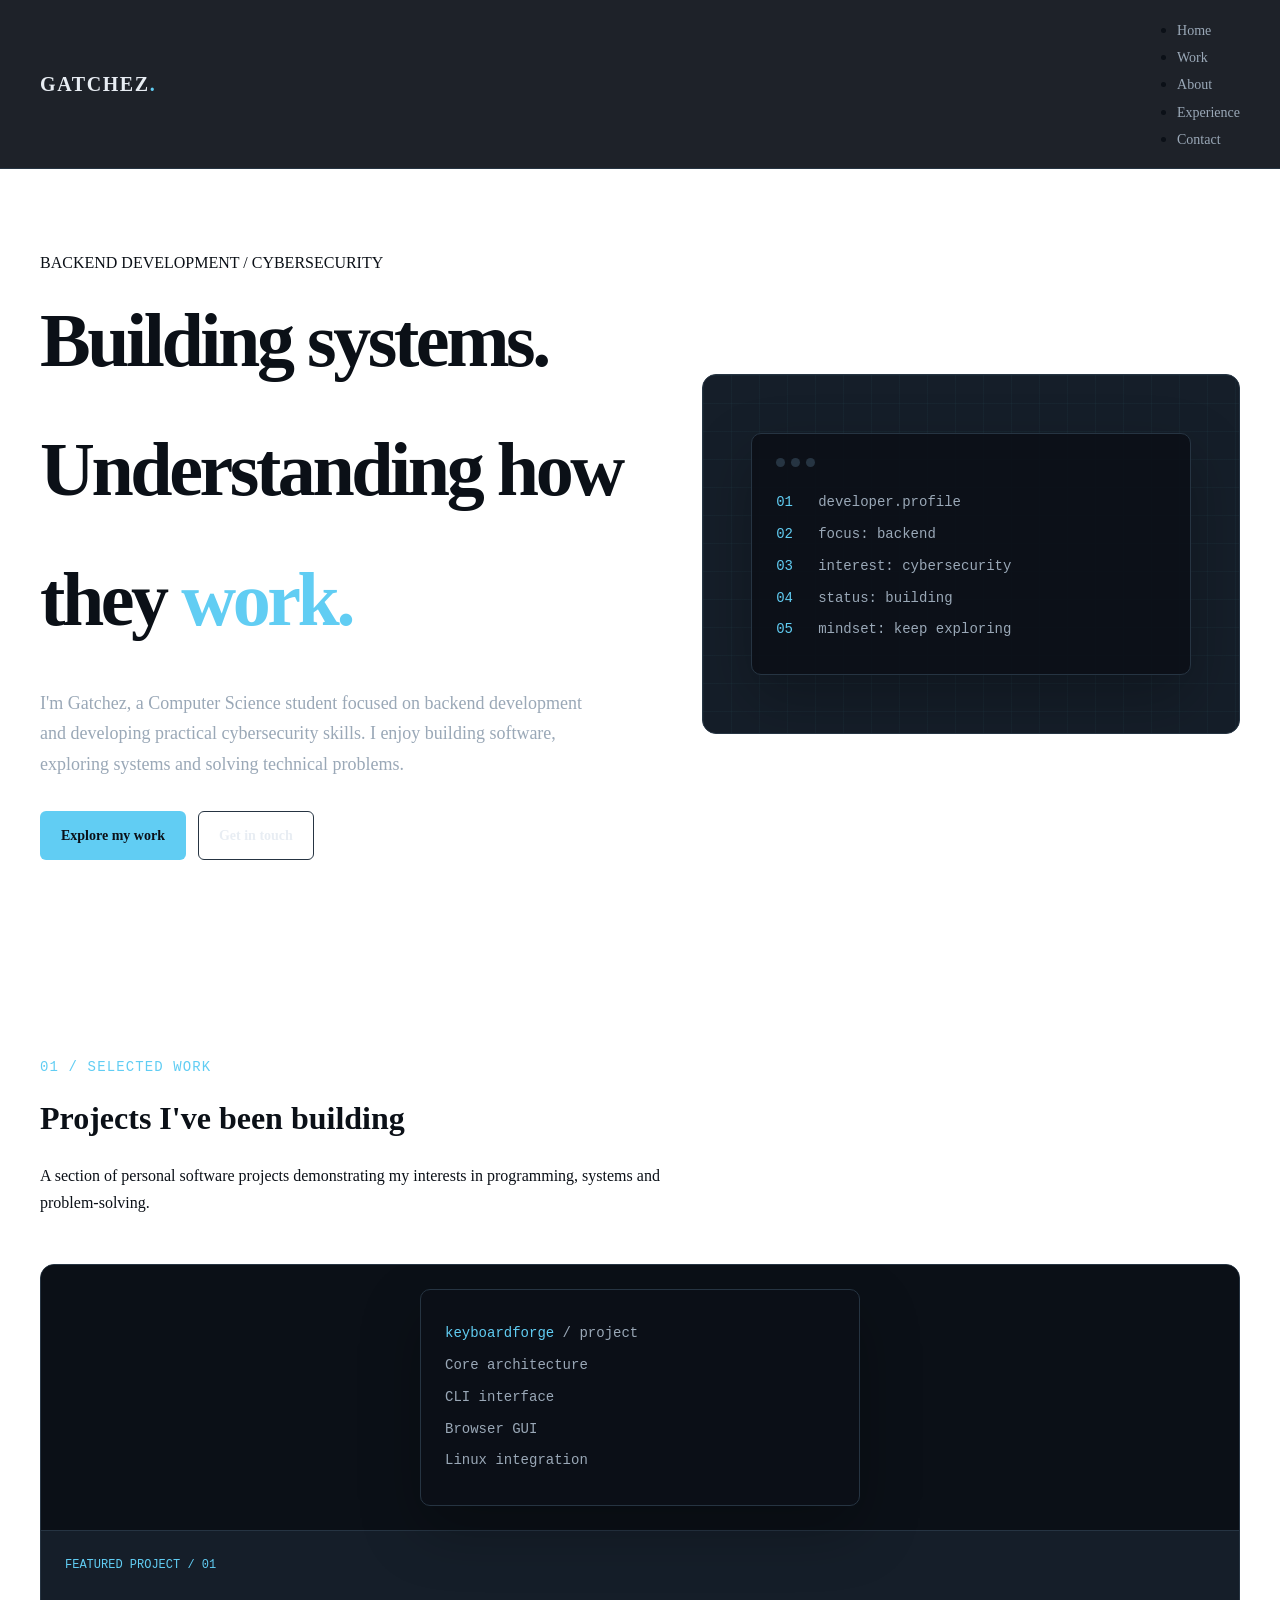
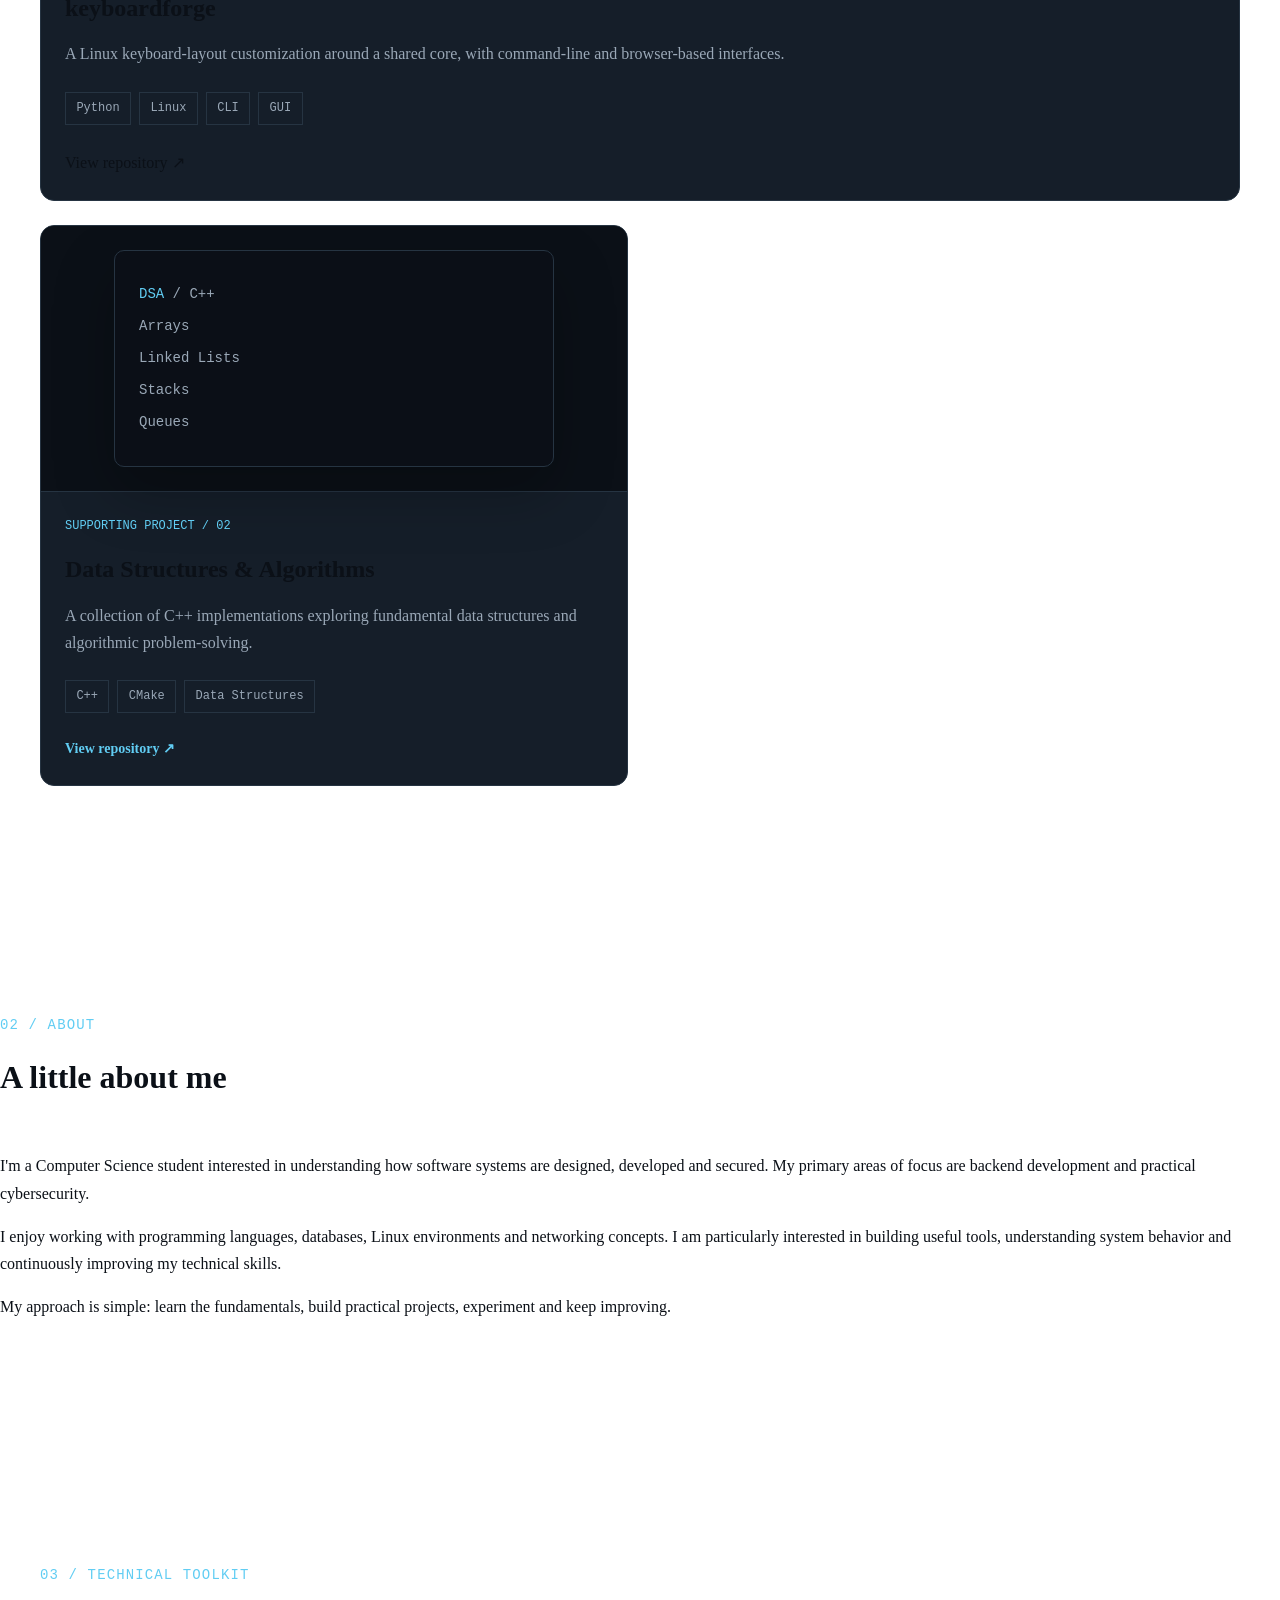
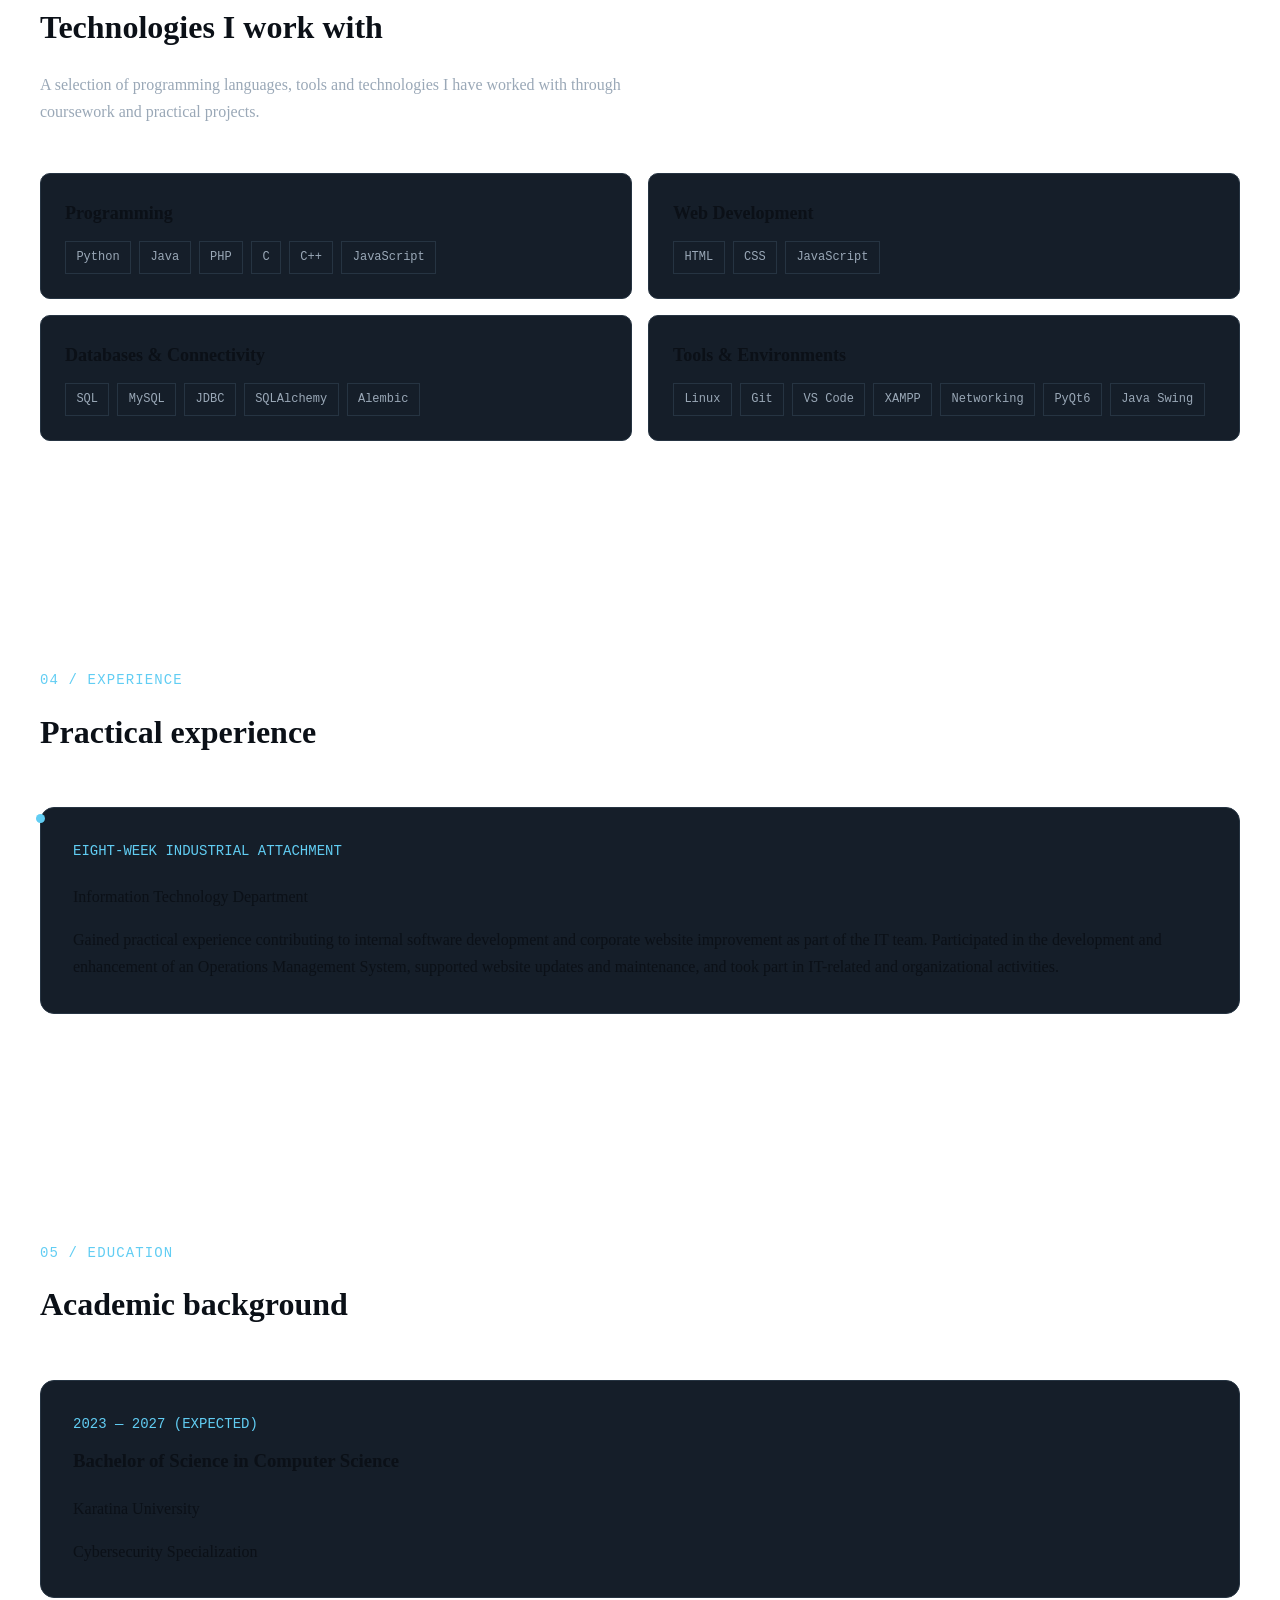
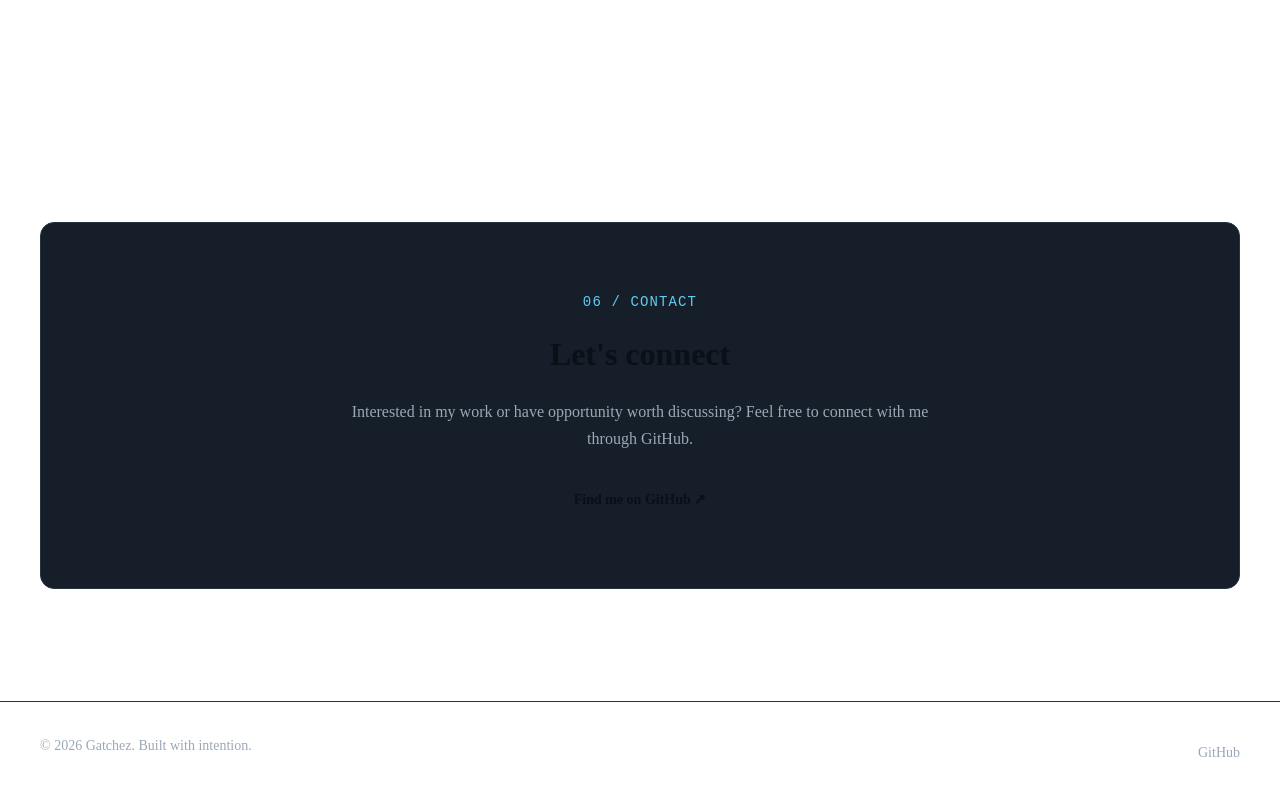
==== index.html @ 1ecb77e1 "Initial portfolio structure and design foundation" ====
<!DOCTYPE html>
<html lang="en">
<head>
    <meta charset="UTF-8">
    <meta name="viewport" content="width=device-width, initial-scale=1.0">

    <meta
        name="description"
        content="Gatchez — Backend Developer and aspiring Cybersecurity Professional. Explore software projects, technical interests and experience."
    >

    <meta name="theme-color" content="#0B1017">

    <title>Gatchez | Backend Developer &amp; Aspiring Cybersecurity Professional</title>
    <link rel="stylesheet" href="assets/css/tokens.css">
    <link rel="stylesheet" href="assets/css/base.css">
    <link rel="stylesheet" href="assets/css/layout.css">
    <link rel="stylesheet" href="assets/css/components.css">
    <link rel="stylesheet" href="assets/css/responsive.css">

    <script src="assets/js/main.js" defer></script>
    <script src="assets/js/navigation.js" defer></script>
</head>

<body>
    <!-- Header and navigation-->
     <header class="site-header">
        <nav class="navbar container" aria-label="Main navigation">

            <a href="#home" class="brand" aria-label="Gatchez home">
                GATCHEZ<span>.</span>
            </a>

            <button
                class="menu-toggle"
                type="button"
                aria-label="Open navigation menu"
                aria-expanded="false"
                aria-controls="primary-navigation"
            >
                <span></span>
                <span></span>
                <span></span>
            </button>
            <ul class="nav-links" id="primary-navigation">
                <li><a class="nav-link" href="#home">Home</a></li>
                <li><a class="nav-link" href="#work">Work</a></li>
                <li><a class="nav-link" href="#about">About</a></li>
                <li><a class="nav-link" href="#experience">Experience</a></li>
                <li><a class="nav-link" href="#contact">Contact</a></li>
            </ul>

        </nav>
     </header>

     <main>

        <!--Hero section-->
        <section class="hero container" id="home">

            <div class="hero-content">

                <span class="hero-eybrow">
                    BACKEND DEVELOPMENT / CYBERSECURITY
                </span>

                <h1 class="hero-title">
                    Building systems. <br>
                    Understanding how <br>
                    they <span>work.</span>
                </h1>

                <p class="hero-description">
                    I'm Gatchez, a Computer Science student focused on backend development and developing practical cybersecurity skills.
                    I enjoy building software, exploring systems and solving technical problems.
                </p>

                <div class="hero-actions">
                    <a href="#work" class="button button-primary">
                        Explore my work
                    </a>

                    <a href="#contact" class="button button-secondary">
                        Get in touch
                    </a>
                </div>

            </div>

            <!--Original technical illustration placeholder-->
            <div class="hero-visual" aria-hidden="true">

                <div class="hero-visual-inner">

                    <div class="terminal-bar">
                        <span class="terminal-dot"></span>
                        <span class="terminal-dot"></span>
                        <span class="terminal-dot"></span>
                    </div>

                    <p class="terminal-line">
                        <span>01</span> &nbsp; developer.profile
                    </p>

                    <p class="terminal-line">
                        <span>02</span> &nbsp; focus: backend
                    </p>

                    <p class="terminal-line">
                        <span>03</span> &nbsp; interest: cybersecurity
                    </p>

                    <p class="terminal-line">
                        <span>04</span> &nbsp; status: building
                    </p>

                    <p class="terminal-line">
                        <span>05</span> &nbsp; mindset: keep exploring
                    </p>

                </div>

            </div>

        </section>
        <!--Selected projects-->
        <section class="section container" id="work">

            <div class="section-heading">

                <span class="section-label">01 / SELECTED WORK</span>

                <h2 class="section-title">Projects I've been building</h2>

                <p class="section-decription">
                    A section of personal software projects demonstrating my interests in programming, systems and problem-solving.
                </p>

            </div>

            <div class="project-grid">

                <!--Featured project-->
                <article class="project-card project-card-featured">

                    <div class="project-visual">
                        <div class="hero-visual-inner">
                            <p class="terminal-line">
                                <span>keyboardforge</span> / project
                            </p>
                            <p class="terminal-line">Core architecture</p>
                            <p class="terminal-line">CLI interface</p>
                            <p class="terminal-line">Browser GUI</p>
                            <p class="terminal-line">Linux integration</p>
                        </div>
                    </div>

                    <div class="project-content">

                        <span class="project-number">FEATURED PROJECT / 01</span>

                        <h3 class="project-title">keyboardforge</h3>

                        <p class="project-description">
                            A Linux keyboard-layout customization around a shared core, with command-line and browser-based interfaces.
                        </p>

                        <div class="project-tags">
                            <span class="tag">Python</span>
                            <span class="tag">Linux</span>
                            <span class="tag">CLI</span>
                            <span class="tag">GUI</span>
                        </div>

                        <div class="project-links">
                            <a 
                            class="tetx-link"
                            href="https://github.com/gatchez/keyboardforge"
                            target="_blank"
                            rel="noopener noreferrer"
                            >
                            View repository ↗
                        </a>
                        </div>

                    </div>

                </article>

                <!--Supporting project-->
                <article class="project-card">

                    <div class="project-visual">
                        <div class="hero-visual-inner">
                            <p class="terminal-line">
                                <span>DSA</span> / C++
                            </p>
                            <p class="terminal-line">Arrays</p>
                            <p class="terminal-line">Linked Lists</p>
                            <p class="terminal-line">Stacks</p>
                            <p class="terminal-line">Queues</p>
                        </div>
                    </div>

                    <div class="project-content">

                        <span class="project-number">SUPPORTING PROJECT / 02</span>

                        <h3 class="project-title">Data Structures &amp; Algorithms</h3>

                        <p class="project-description">
                            A collection of C++ implementations exploring fundamental data structures and algorithmic problem-solving.
                        </p>

                        <div class="project-tags">
                            <span class="tag">C++</span>
                            <span class="tag">CMake</span>
                            <span class="tag">Data Structures</span>
                        </div>

                        <div class="project-links">
                            <a 
                            class="text-link"
                            href="https://github.com/gatchez/dsa"
                            target="_blank"
                            rel="noopener noreferrer"
                            >
                            View repository ↗
                        </a>
                        </div>

                    </div>

                </article>

            </div>

        </section>

        <!--About-->
        <section class="section contianer" id="about">

            <div class="section-heading">
                <span class="section-label">02 / ABOUT</span>
                <h2 class="section-title">A little about me</h2>
            </div>

            <div class="content-pane">

                <p>
                    I'm a Computer Science student interested in understanding how software systems are designed, developed and secured.
                    My primary areas of focus are backend development and practical cybersecurity.
                </p>

                <p>
                    I enjoy working with programming languages, databases, Linux environments and networking concepts. I am particularly 
                    interested in building useful tools, understanding system behavior and continuously improving my technical skills.
                </p>

                <p>
                    My approach is simple: learn the fundamentals, build practical projects, experiment and keep improving.
                </p>

            </div>

        </section>

        <!--Technical toolkit-->
        <section class="section container" id="toolkit">

            <div class="section-heading">
                <span class="section-label">03 / TECHNICAL TOOLKIT</span>
                <h2 class="section-title">Technologies I work with</h2>

                <p class="section-description">
                    A selection of programming languages, tools and technologies I have worked with through coursework and practical projects.
                </p>
            </div>

            <!--Skill groups will be populated in the content phase-->

            <div class="skill-groups">

                <div class="skill-group">
                    <h3 class="skill-group-title">Programming</h3>
                    <div class="skill-list">
                        <span class="tag">Python</span>
                        <span class="tag">Java</span>
                        <span class="tag">PHP</span>
                        <span class="tag">C</span>
                        <span class="tag">C++</span>
                        <span class="tag">JavaScript</span>
                    </div>
                </div>

                <div class="skill-group">
                    <h3 class="skill-group-title">Web Development</h3>
                    <div class="skill-list">
                        <span class="tag">HTML</span>
                        <span class="tag">CSS</span>
                        <span class="tag">JavaScript</span>
                    </div>
                </div>

                <div class="skill-group">
                    <h3 class="skill-group-title">Databases &amp; Connectivity</h3>
                    <div class="skill-list">
                        <span class="tag">SQL</span>
                        <span class="tag">MySQL</span>
                        <span class="tag">JDBC</span>
                        <span class="tag">SQLAlchemy</span>
                        <span class="tag">Alembic</span>
                    </div>
                </div>

                <div class="skill-group">
                    <h3 class="skill-group-title">Tools &amp; Environments</h3>
                    <div class="skill-list">
                        <span class="tag">Linux</span>
                        <span class="tag">Git</span>
                        <span class="tag">VS Code</span>
                        <span class="tag">XAMPP</span>
                        <span class="tag">Networking</span>
                        <span class="tag">PyQt6</span>
                        <span class="tag">Java Swing</span>
                    </div>
                </div>

            </div>

        </section>
        
        <!--Experience-->
        <section class="section container" id="experience">

            <div class="section-heading">
                <span class="section-label">04 / EXPERIENCE</span>
                <h2 class="section-title">Practical experience</h2>
            </div>

            <div class="content-panel timeline-item">

                <p class="timeline-meta">
                    EIGHT-WEEK INDUSTRIAL ATTACHMENT
                </p>

                <h3 class="IT Attachee — Mfano Bora Africa LTD."></h3>

                <p>
                    Information Technology Department
                </p>

                <p>
                    Gained practical experience contributing to internal software development and corporate website improvement as 
                    part of the IT team. Participated in the development and enhancement of an Operations Management System, supported website updates and maintenance, and 
                    took part in IT-related and organizational activities.
                </p>

            </div>

        </section>

        <!--Education-->
        <section class="section container" id="education">

            <div class="section-heading">
                <span class="section-label">05 / EDUCATION</span>
                <h2 class="section-title">Academic background</h2>
            </div>

            <div class="content-panel">

                <p class="timeline-meta">2023 — 2027 (EXPECTED)</p>
                <h3>Bachelor of Science in Computer Science</h3>

                <p>Karatina University</p>

                <p>Cybersecurity Specialization</p>

            </div>

        </section>

        <!--Contact-->
        <section class="section container" id="contact">

            <div class="contact-panel">

                <span class="section-label">06 / CONTACT</span>

                <h2 class="section-title">Let's connect</h2>

                <p>
                    Interested in my work or have opportunity worth discussing?
                    Feel free to connect with me through GitHub.
                </p>

                <a 
                class="button button-tprimary"
                href="https://github.com/gatchez"
                target="_blank"
                rel="noopener noreferrer"
                >
                Find me on GitHub ↗
            </a>

            </div>

        </section>

     </main>

     <!--Footer-->
     <footer class="site-footer">

        <div class="container footer-content">

            <p>
                &copy; <span id="current-year"></span> Gatchez.
                Built with intention.
            </p>

            <div class="footer-links">
                <a 
                    href="https://github.com/gatchez"
                    target="_blank"
                    rel="noopener noreferrer"
                    >
                    GitHub
                </a>
            </div>

        </div>

     </footer>
     
</body>
</html>
---- assets/css/tokens.css ----
:root {
    /* Brand colors */
    --color-background: #0b1017;
    --color-surface: #151E29;
    --color-border: #263442;

    --color-text-primary: #E8EDF3;
    --color-text-secondary: #9AA8B7;

    --color-accent: #61CDF3;
    --color-accent-hover: #8ADCE8;

    /* Typography */
    --font-family: Arial, Helvetica, sans-serif;
    --font-mono: 'Cascadia Code', Consolas, monospace;

    /* Font sizes */
    --text-xs: 0.75rem; /* 12px */
    --text-sm: 0.875rem; /* 14px */
    --text-base: 1rem; /* 16px */
    --text-lg: 1.125rem; /* 18px */
    --text-xl: 1.25rem; /* 20px */
    --text-2xl: 1.5rem; /* 24px */
    --text-3xl: 2rem; /* 32px */
    --text-4xl: 2.75rem; /* 44px */
    --text-hero: clamp(2.75rem, 6vw, 4.75rem); /* Responsive hero text size */

    /* Spacing */
    --space-1: 0.25rem; /* 4px */
    --space-2: 0.5rem; /* 8px */
    --space-3: 0.75rem; /* 12px */
    --space-4: 1rem; /* 16px */
    --space-5: 1.5rem; /* 24px */
    --space-6: 2rem; /* 32px */
    --space-7: 3rem; /* 48px */
    --space-8: 4rem; /* 64px */
    --space-9: 5rem; /* 80px */
    --space-10: 7rem; /* 112px */

    /* Layout */
    --container-width: 1200px;
    --container-gutter: clamp(1.25rem, 4vw, 2rem); /* Responsive gutter size */

    /* Borders and surfaces */
    --radius-sm: 6px;
    --radius-md: 10px;
    --radius-lg: 14px;

    --border-width: 1px;

    /* Transitions */
    --transition-fast: 180ms ease; /* Fast transition for hover effects */
    --transition-normal: 250ms ease; /* Normal transition for general animations */

    /* Layering */
    --z-header: 100;
}
---- assets/css/base.css ----
/* Base reset */
*,
*::before,
*::after {
    box-sizing: border-box;
}

html {
    scroll-behavior: smooth;
    scroll-padding-top: 6rem; /* Adjust based on header height */
}

body {
    margin: 0;
    min-width: 320px;
    color: var(--color-background);
    font-family: var(--font-primary);
    font-size: var(--text-base);
    line-height: 1.7;
    -webkit-font-smoothing: antialiased;
}

/* Media defaults */
img,
svg {
    display: block;
    max-width: 100%;
}

button,
input,
select {
    font: inherit;
}

/* Links */
a {
    color: inherit;
    text-decoration: none;
}

a:hover {
    color: var(--color-accent);
}

/* Headings */
h1,
h2,
h3,
h4,
p {
    margin-top: 0;
}

/* Selection */
::selection {
    background: var(--color-accent);
    color: var(--color-background);
}

/* Keyboard accessibility */
:focus-visible {
    outline: 2px solid var(--color-accent);
    outline-offset: 4px;
}

/* Respect reduced motion preferences */
@media (prefers-reduced-motion: reduce) {
    *,
    *::before,
    *::after {
        scroll-behavior: auto !important;
        animation-duration: 0.01ms !important;
        animation-iteration-count: 1 !important;
        transition-duration: 0.01ms !important;
    }
}
---- assets/css/layout.css ----
.container {
    width: min(
        var(--container-width),
        calc(100% - (var(--container-gutter) * 2))
    );
    margin-inline: auto;
}

.section {
    padding-block: var(--space-10);
}

.section-heading {
    max-width: 680px;
    margin-bottom: var(--space-7);
}

.section-label {
    display: inline-block;
    margin-bottom: var(--space-3);
    color: var(--color-accent);
    font-family: var(--font-mono);
    font-size: var(--text-sm);
    letter-spacing: 0.08em;
    text-transform: uppercase;
}

.section-title {
    margin-bottom: var(--space-4);
    font-size: var(--text-3xl);
}

.section-description {
    color: var(--color-text-secondary);
    max-width: 620px;
}
---- assets/css/components.css ----
/*  =================================================
    * Buttons
    ================================================= */
.button {
    display: inline-flex;
    align-items: center;
    justify-content: center;
    gap: var(--space-2);
    min-height: 46px;
    padding: 0.7rem 1.25rem;
    border: 1px solid transparent;
    border-radius: var(--radius-sm);
    font-size: var(--text-sm);
    font-weight: 600;
    transition:
        background-color var(--transition-fast),
        color var(--transition-fast),
        border-color var(--transition-fast),
        transform var(--transition-fast);
}

.button:hover {
    transform: translateY(-2px);
}

.button-primary {
    background: var(--color-accent);
    color: var(--color-background);
}

.button-primary:hover {
    background: var(--color-accent-hover);
    color: var(--color-background);
}

.button-secondary {
    border-color: var(--color-border);
    background: transparent;
    color: var(--color-text-primary);
}

.button-secondary:hover {
    border-color: var(--color-accent);
    color: var(--color-accent);
}

/*  =================================================
    * Navigation
    ================================================= */
.site-header {
    position: sticky;
    top: 0;
    z-index: var(--z-header);
    border-bottom: 1px solid var(--color-border);
    background: rgb(11 16 23 / 92%);
    backdrop-filter: blur(12px);
}

.navbar {
    display: flex;
    align-items: center;
    justify-content: space-between;
    min-height: 76px;
}

.brand {
    color: var(--color-text-primary);
    font-size: var(--text-xl);
    font-weight: 800;
    letter-spacing: 0.08em;
}

.brand span {
    color: var(--color-accent);
}

.nav-link {
    color: var(--color-text-secondary);
    font-size: var(--text-sm);
    transition: color var(--transition-fast);
}

.nav-link:hover,
.nav-link[aria-current="page"] {
    color: var(--color-accent);
}

/*  =================================================
    * Hero
    ================================================= */
.hero {
    display: grid;
    grid-template-columns: minmax(0, 1fr) minmax(0, 0.9fr);
    align-items: center;
    gap: var(--space-8);
    min-height: min(760px, calc(100svh - 76px));
    padding-block: var(--space-9);
}

.hero-content {
    max-width: 650px;
}

.hero-eyebrow {
    display: inline-block;
    margin-bottom: var(--space-4);
    color: var(--color-accent);
    font-family: var(--font-mono);
    font-size: var(--text-sm);
}

.hero-title {
    margin-bottom: var(--space-5);
    font-size: var(--text-hero);
    font-weight: 800;
    letter-spacing: -0.045em;
}

.hero-title span {
    color: var(--color-accent);
}

.hero-description {
    max-width: 560px;
    margin-bottom: var(--space-6);
    color: var(--color-text-secondary);
    font-size: var(--text-lg);
}

.hero-actions {
    display: flex;
    flex-wrap: wrap;
    gap: var(--space-3);
}

/* Hero technical visual */
.hero-visual {
    position: relative;
    display: grid;
    min-height: 360px;
    place-items: center;
    overflow: hidden;
    border: 1px solid var(--color-border);
    border-radius: var(--radius-lg);
    background:
        linear-gradient(rgb(97 199 216 / 4%) 1px, transparent 1px),
        linear-gradient(90deg, rgb(97 199 216 / 4%) 1px, transparent 1px),
        var(--color-surface);
    background-size: 28px 28px;
}

.hero-visual-inner {
    width: min(82%, 440px);
    padding: var(--space-5);
    border: 1px solid var(--color-border);
    border-radius: var(--radius-md);
    background: rgb(11 16 23 / 92%);
    box-shadow: 0 24px 60px rgb(0 0 0 / 25%);
}

.terminal-bar {
    display: flex;
    gap: 6px;
    margin-bottom: var(--space-5);
}

.terminal-dot {
    width: 9px;
    height: 9px;
    border-radius: 50%;
    background: var(--color-border);
}

.terminal-line {
    margin-block: var(--space-2);
    color: var(--color-text-secondary);
    font-family: var(--font-mono);
    font-size: var(--text-sm);
}

.terminal-line span {
    color: var(--color-accent);
}

/*  =================================================
    * Project cards
    ================================================= */
.project-grid {
    display: grid;
    grid-template-columns: repeat(2, minmax(0, 1fr));
    gap: var(--space-5);
}

.project-card {
    overflow: hidden;
    border: 1px solid var(--color-border);
    border-radius: var(--radius-lg);
    background: var(--color-surface);
    transition: 
        border-color var(--transition-normal),
        transform var(--transition-normal);
}

.project-card:hover {
    transform: translate(-4px);
    border-color: var(--color-accent);
}

.project-card-featured {
    grid-column: 1 / -1;
}

.project-visual {
    display: grid;
    min-height: 230px;
    padding: var(--space-5);
    place-items: center;
    border-bottom: 1px solid var(--color-border);
    background: var(--color-background);
}

.project-content {
    padding: var(--space-5);
}

.project-number {
    display: block;
    margin-bottom: var(--space-3);
    color: var(--color-accent);
    font-family: var(--font-mono);
    font-size: var(--text-xs);
}

.project-title {
    margin-bottom: var(--space-3);
    font-size: var(--text-2xl);
}

.project-description {
    margin-bottom: var(--space-5);
    color: var(--color-text-secondary);
}

.project-tags {
    display: flex;
    flex-wrap: wrap;
    gap: var(--space-2);
    margin-bottom: var(--space-5);
}

.tag {
    padding: 0.35rem 0.65rem;
    border: 1px solid var(--color-border);
    color: var(--color-text-secondary);
    font-family: var(--font-mono);
    font-size: var(--text-xs);
}

.project-links {
    display: flex;
    flex-wrap: wrap;
    gap: var(--space-4);
}

.text-link {
    color: var(--color-accent);
    font-size: var(--text-sm);
    font-weight: 600;
}

.text-link:hover {
    color: var(--color-accent-hover);
}

/*  =================================================
    * About and experience
    ================================================= */
.content-panel {
    padding: var(--space-6);
    border: 1px solid var(--color-border);
    border-radius: var(--radius-lg);
    background: var(--color-surface);
}

.content-panel p:last-child {
    margin-bottom: 0;
}

.timeline-item {
    position: relative;
    padding-left: var(--space-6);
    border-left: 1px solid var(--color-border);
}

.timeline-item::before {
    position: absolute;
    top: 6px;
    left: -5px;
    width: 9px;
    height: 9px;
    border-radius: 50%;
    background: var(--color-accent);
    content: "";
}

.timeline-meta {
    margin-bottom: var(--space-2);
    color: var(--color-accent);
    font-family: var(--font-mono);
    font-size: var(--text-sm);
}

/*  =================================================
    * Skills
    ================================================= */
.skill-group {
    padding: var(--space-5);
    border: 1px solid var(--color-border);
    border-radius: var(--radius-md);
    background: var(--color-surface);
}

.skill-group-title {
    margin-bottom: var(--space-3);
    font-size: var(--text-lg);
}

.skill-list {
    display: flex;
    flex-wrap: wrap;
    gap: var(--space-2);
}

/*  =================================================
    * Contact and footer
    ================================================= */
.contact-panel {
    padding: var(--space-8);
    border: 1px solid var(--color-border);
    border-radius: var(--radius-lg);
    background: var(--color-surface);
    text-align: center;
}

.contact-panel p {
    max-width: 580px;
    margin: 0 auto var(--space-5);
    color: var(--color-text-secondary);
}

.site-footer {
    padding-block: var(--space-6);
    border-top: 1px solid var(--color-border);
    color: var(--color-text-secondary);
    font-size: var(--text-sm);
}

.footer-content {
    display: flex;
    align-items: center;
    justify-content: space-between;
    flex-wrap: wrap;
    gap: var(--space-4);
}

.footer-links {
    display: flex;
    flex-wrap: wrap;
    gap: var(--space-4);
}

/* Mobile navigation toggle */
.menu-toggle {
    display: none;
    width: 42px;
    height: 42px;
    padding: 9px;
    border: 1px solid var(--color-border);
    border-radius: var(--radius-sm);
    background: transparent;
    cursor: pointer;
}

.menu-toggle span {
    display: block;
    width: 100%;
    height: 2px;
    margin-block: 5px;
    background: var(--color-text-primary);
    transition: transform var(--transition-fast);
}

.skill-groups {
    display: grid;
    grid-template-columns: repeat(2, minmax(0, 1fr));
    gap: var(--space-4);
}

@media (max-width: 767px) {
    .navbar {
        position: relative;
        flex-wrap: wrap;
    }

    .menu-toggle {
        display: block;
    }

    .nav-links {
        display: none;
        width: 100%;
        align-items: flex-start;
        flex-direction: column;
        padding-block: var(--space-3);
    }

    .nav-links.is-open {
        display: flex;
    }

    .skill-groups{
        grid-template-columns: 1fr;
    }
}
---- assets/css/responsive.css ----
/* Tablet and smaller desktop */
@media (max-width: 1023px) {
    .hero {
        gap: var(--space-6);
    }

    .hero-visual {
        min-height: 320px;
    }

    .nav-links {
        gap: var(--space-4);
    }
}

/* Mobile and tablet */
@media (max-width: 767px) {
    .section {
        padding-block: var(--space-8);
    }

    .navbar {
        min-height: 68px;
    }

    .nav-links {
        gap: var(--space-3);
    }

    .nav-link {
        font-size: var(--text-xs);
    }

    .hero {
        grid-template-columns: 1fr;
        min-height: auto;
        padding-block: var(--space-8);
    }

    .hero-visual {
        min-height: 280px;
    }

    .project-grid {
        grid-template-columns: 1fr;
    }

    .project-card-featured {
        grid-column: auto;
    }
}

/* Narrow mobile screens */
@media (max-width: 480px) {
    .navbar {
        position: relative;
        align-items: center;
        flex-direction: row;
        flex-wrap: wrap;
        justify-content: space-between;
        gap: var(--space-2);
        padding-block: var(--space-3);
    }

    .nav-links {
        width: 100%;
        flex-wrap: wrap;
        gap: var(--space-3);
    }

    .hero-title {
        font-size: clamp(2.4rem, 12vw, 3.2rem);
    }

    .hero-actions {
        align-items: stretch;
        flex-direction: column;
    }

    .hero-actions .button {
        width: 100%;
    }

    .project-content,
    .content-panel {
        padding: var(--space-5);
    }
    
    .contact-panel {
        padding: var(--space-6) var(--space-4);
    }

    .footer-content {
        align-items: flex-start;
        flex-direction: column;
    }
}
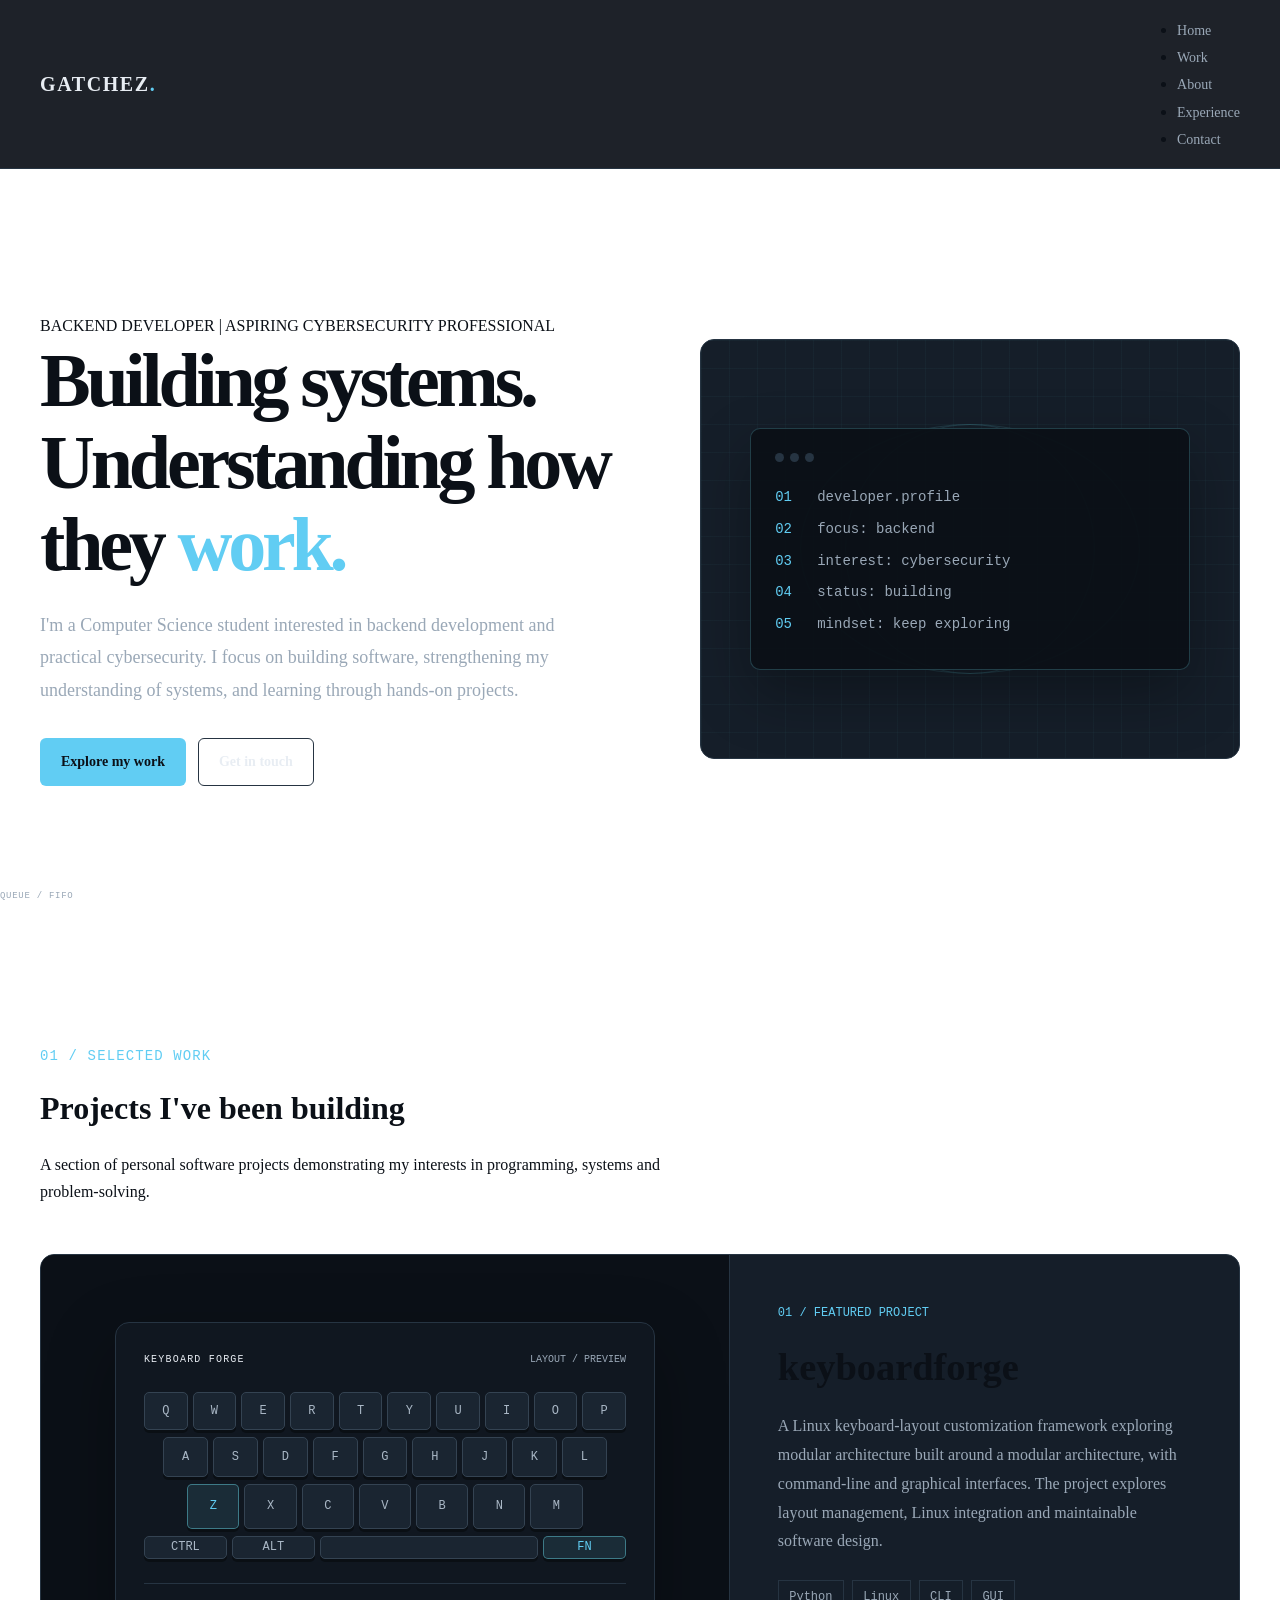
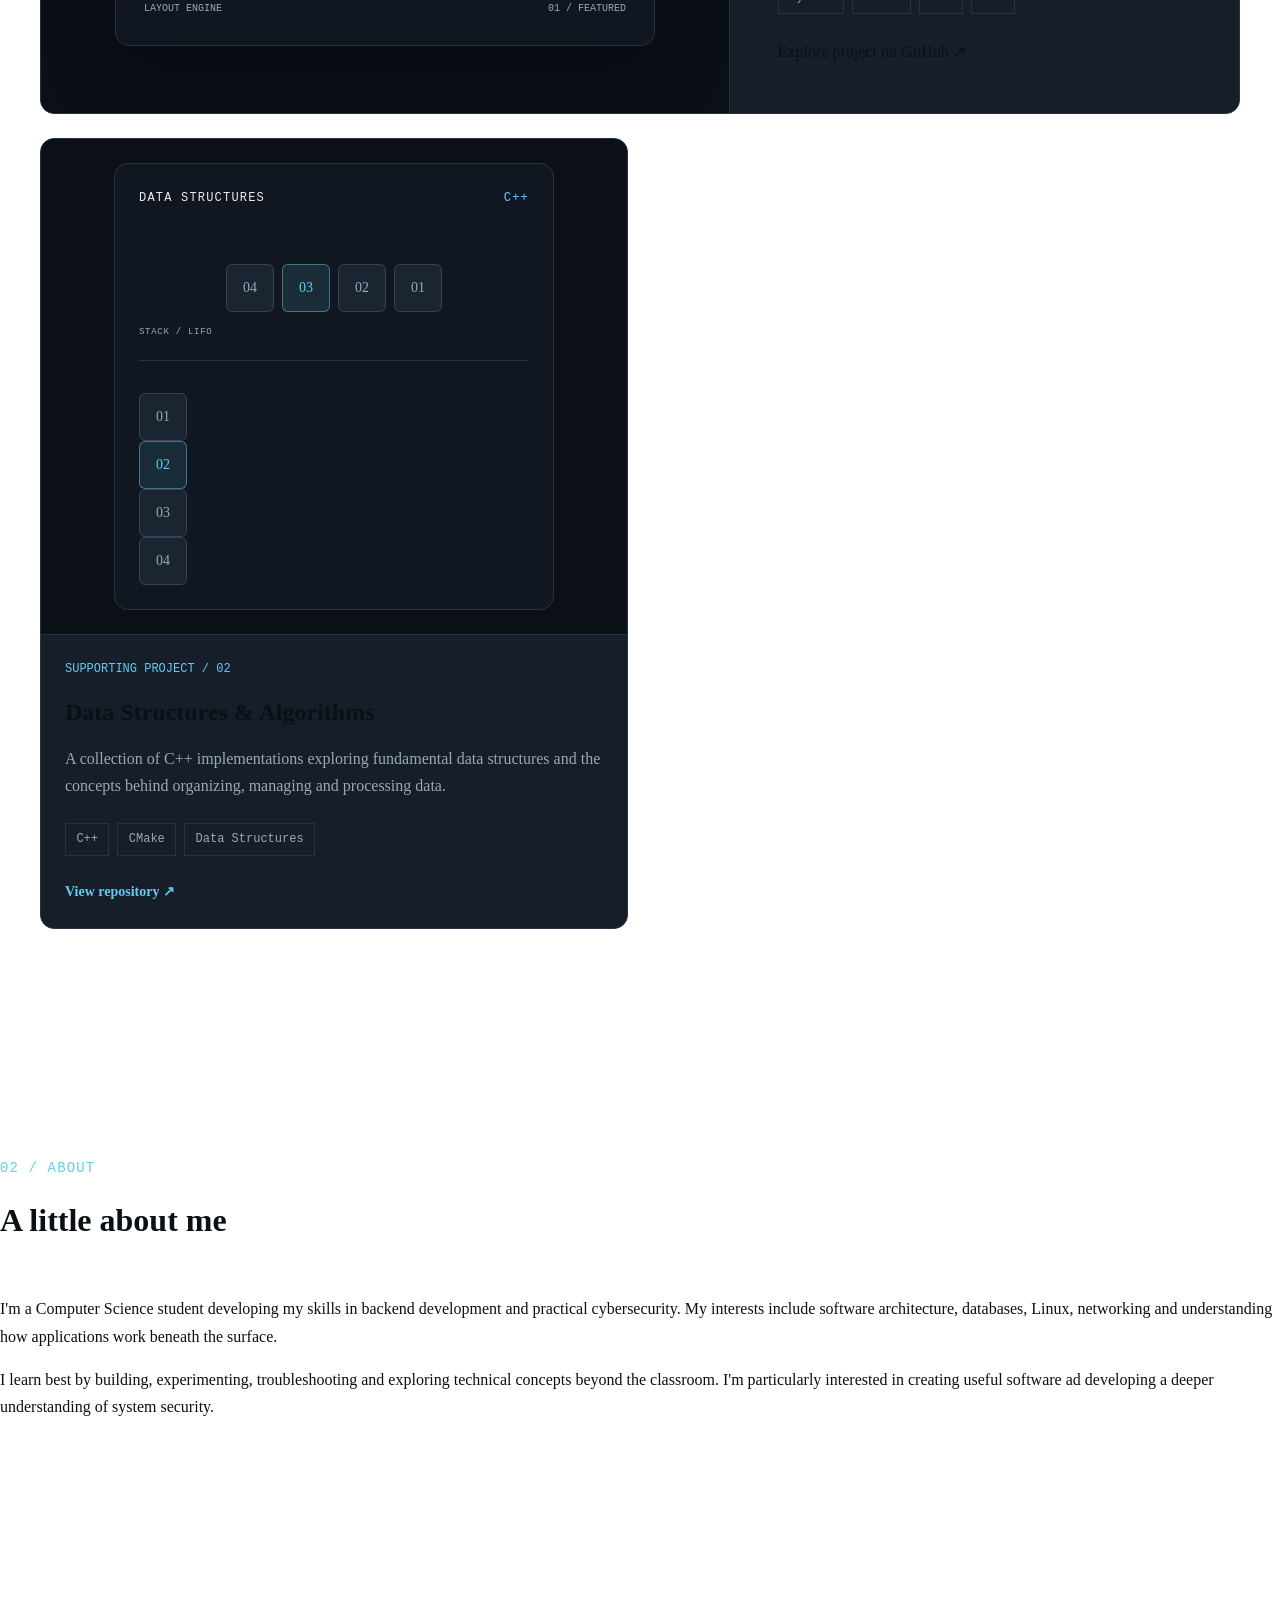
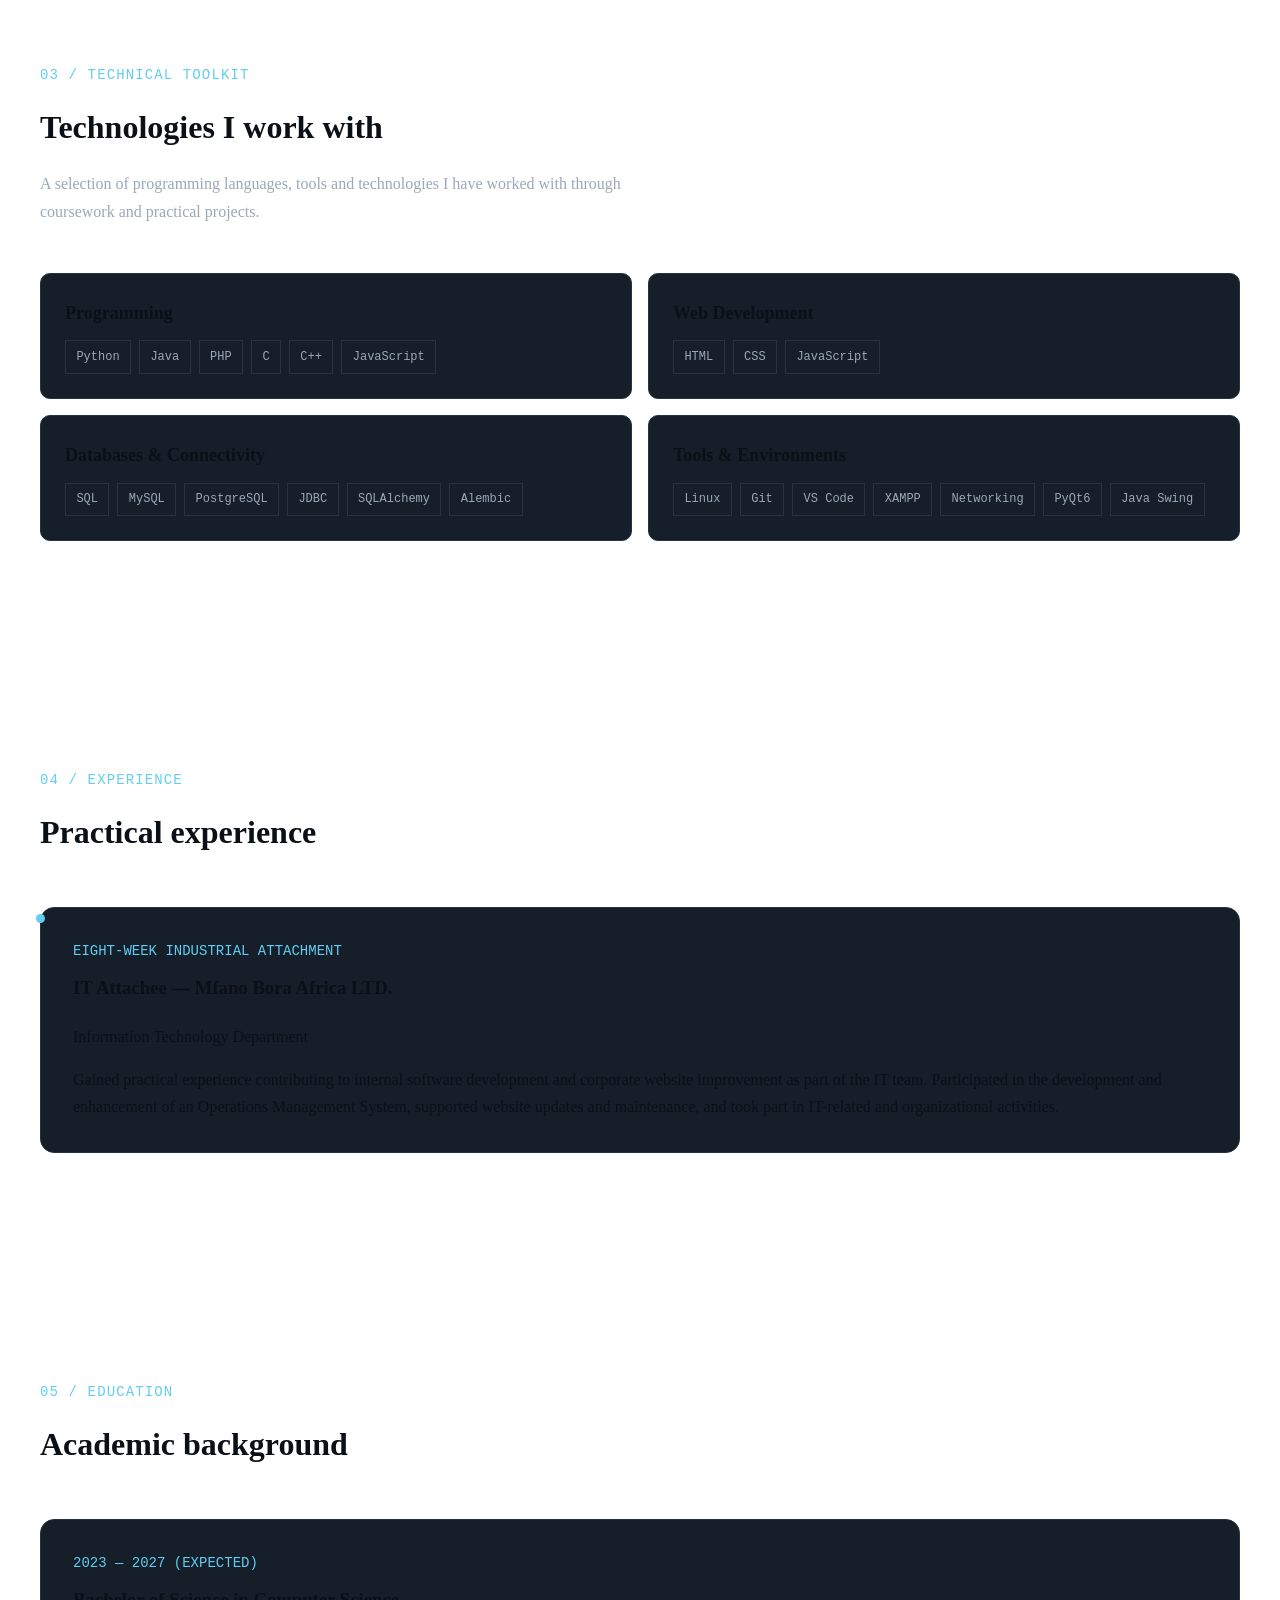
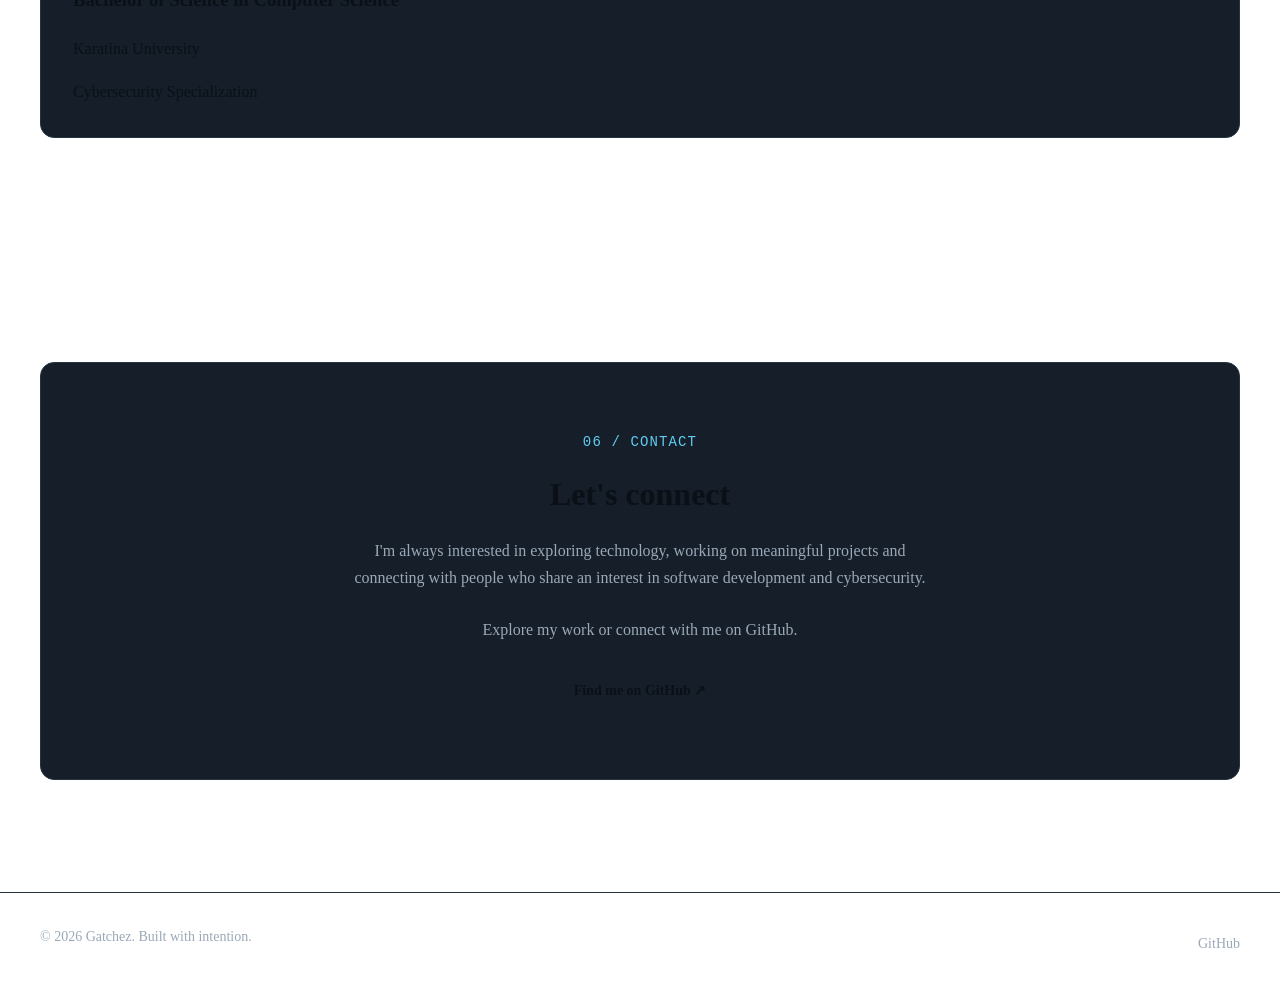
==== commit 50110f82: "Visual refinement" ====
--- a/index.html
+++ b/index.html
@@ -61,7 +61,7 @@
             <div class="hero-content">
 
                 <span class="hero-eybrow">
-                    BACKEND DEVELOPMENT / CYBERSECURITY
+                    BACKEND DEVELOPER | ASPIRING CYBERSECURITY PROFESSIONAL
                 </span>
 
                 <h1 class="hero-title">
@@ -71,8 +71,8 @@
                 </h1>
 
                 <p class="hero-description">
-                    I'm Gatchez, a Computer Science student focused on backend development and developing practical cybersecurity skills.
-                    I enjoy building software, exploring systems and solving technical problems.
+                    I'm a Computer Science student interested in backend development and practical cybersecurity. I focus on building software, 
+                    strengthening my understanding of systems, and learning through hands-on projects.
                 </p>
 
                 <div class="hero-actions">
@@ -143,26 +143,77 @@
                 <!--Featured project-->
                 <article class="project-card project-card-featured">
 
-                    <div class="project-visual">
-                        <div class="hero-visual-inner">
-                            <p class="terminal-line">
-                                <span>keyboardforge</span> / project
-                            </p>
-                            <p class="terminal-line">Core architecture</p>
-                            <p class="terminal-line">CLI interface</p>
-                            <p class="terminal-line">Browser GUI</p>
-                            <p class="terminal-line">Linux integration</p>
+                    <div class="project-visual keyboardforge-visual">
+                       
+                        <div class="keyboard-preview">
+
+                            <div class="keyboard-topline">
+                                <span class="keyboard-label">KEYBOARD FORGE</span>
+                                <span class="keyboard-status">LAYOUT / PREVIEW</span>
+                            </div>
+
+                            <div class="keyboard">
+                                <div class="key-row">
+                                    <span class="key">Q</span>
+                                    <span class="key">W</span>
+                                    <span class="key">E</span>
+                                    <span class="key">R</span>
+                                    <span class="key">T</span>
+                                    <span class="key">Y</span>
+                                    <span class="key">U</span>
+                                    <span class="key">I</span>
+                                    <span class="key">O</span>
+                                    <span class="key">P</span>
+                                </div>
+
+                                <div class="key-row offset-1">
+                                    <span class="key">A</span>
+                                    <span class="key">S</span>
+                                    <span class="key">D</span>
+                                    <span class="key">F</span>
+                                    <span class="key">G</span>
+                                    <span class="key">H</span>
+                                    <span class="key">J</span>
+                                    <span class="key">K</span>
+                                    <span class="key">L</span>
+                                </div>
+
+                                <div class="key-row offset-2">
+                                    <span class="key accent-key">Z</span>
+                                    <span class="key">X</span>
+                                    <span class="key">C</span>
+                                    <span class="key">V</span>
+                                    <span class="key">B</span>
+                                    <span class="key">N</span>
+                                    <span class="key">M</span>
+                                </div>
+
+                                <div class="key-row">
+                                    <span class="key key-wide">CTRL</span>
+                                    <span class="key key-wide">ALT</span>
+                                    <span class="key key-space"></span>
+                                    <span class="key key-wide accent-key">FN</span>
+                                </div>
+                            </div>
+
+                            <div class="keyboard-bottomline">
+                                <span>LAYOUT ENGINE</span>
+                                <span>01 / FEATURED</span>
+                            </div>
+
                         </div>
+
                     </div>
 
                     <div class="project-content">
 
-                        <span class="project-number">FEATURED PROJECT / 01</span>
+                        <span class="project-number">01 / FEATURED PROJECT</span>
 
                         <h3 class="project-title">keyboardforge</h3>
 
                         <p class="project-description">
-                            A Linux keyboard-layout customization around a shared core, with command-line and browser-based interfaces.
+                            A Linux keyboard-layout customization framework exploring modular architecture built around a modular architecture, 
+                            with command-line and graphical interfaces. The project explores layout management, Linux integration and maintainable software design.
                         </p>
 
                         <div class="project-tags">
@@ -179,7 +230,7 @@
                             target="_blank"
                             rel="noopener noreferrer"
                             >
-                            View repository ↗
+                            Explore project on GitHub ↗
                         </a>
                         </div>
 
@@ -190,16 +241,33 @@
                 <!--Supporting project-->
                 <article class="project-card">
 
-                    <div class="project-visual">
-                        <div class="hero-visual-inner">
-                            <p class="terminal-line">
-                                <span>DSA</span> / C++
-                            </p>
-                            <p class="terminal-line">Arrays</p>
-                            <p class="terminal-line">Linked Lists</p>
-                            <p class="terminal-line">Stacks</p>
-                            <p class="terminal-line">Queues</p>
+                    <div class="project-visual dsa-visual">
+
+                        <div class="dsa-preview">
+
+                            <div class="dsa-heading">
+                                <span>DATA STRUCTURES</span>
+                                <span class="dsa-language">C++</span>
+                            </div>
+
+                            <div class="structure structure-stack">
+                                <div class="structure-node">04</div>
+                                <div class="structure-node accent-node">03</div>
+                                <div class="structure-node">02</div>
+                                <div class="structure-node">01</div>
+                                <span class="structure-caption">STACK / LIFO</span>
+                            </div>
+
+                            <div class="tructure structure-queue">
+                                <div class="structure-node">01</div>
+                                <div class="structure-node accent-node">02</div>
+                                <div class="structure-node">03</div>
+                                <div class="structure-node">04</div>
+                                <span class="structure-caption">QUEUE / FIFO</span>
+                            </div>
+
                         </div>
+
                     </div>
 
                     <div class="project-content">
@@ -209,7 +277,7 @@
                         <h3 class="project-title">Data Structures &amp; Algorithms</h3>
 
                         <p class="project-description">
-                            A collection of C++ implementations exploring fundamental data structures and algorithmic problem-solving.
+                            A collection of C++ implementations exploring fundamental data structures and the concepts behind organizing, managing and processing data.
                         </p>
 
                         <div class="project-tags">
@@ -248,17 +316,13 @@
             <div class="content-pane">
 
                 <p>
-                    I'm a Computer Science student interested in understanding how software systems are designed, developed and secured.
-                    My primary areas of focus are backend development and practical cybersecurity.
+                    I'm a Computer Science student developing my skills in backend development and practical cybersecurity. My interests include 
+                    software architecture, databases, Linux, networking and understanding how applications work beneath the surface.
                 </p>
 
                 <p>
-                    I enjoy working with programming languages, databases, Linux environments and networking concepts. I am particularly 
-                    interested in building useful tools, understanding system behavior and continuously improving my technical skills.
-                </p>
-
-                <p>
-                    My approach is simple: learn the fundamentals, build practical projects, experiment and keep improving.
+                    I learn best by building, experimenting, troubleshooting and exploring technical concepts beyond the classroom. I'm particularly interested 
+                    in creating useful software ad developing a deeper understanding of system security.
                 </p>
 
             </div>
@@ -307,6 +371,7 @@
                     <div class="skill-list">
                         <span class="tag">SQL</span>
                         <span class="tag">MySQL</span>
+                        <span class="tag">PostgreSQL</span>
                         <span class="tag">JDBC</span>
                         <span class="tag">SQLAlchemy</span>
                         <span class="tag">Alembic</span>
@@ -344,7 +409,7 @@
                     EIGHT-WEEK INDUSTRIAL ATTACHMENT
                 </p>
 
-                <h3 class="IT Attachee — Mfano Bora Africa LTD."></h3>
+                <h3>IT Attachee — Mfano Bora Africa LTD.</h3>
 
                 <p>
                     Information Technology Department
@@ -391,8 +456,12 @@
                 <h2 class="section-title">Let's connect</h2>
 
                 <p>
-                    Interested in my work or have opportunity worth discussing?
-                    Feel free to connect with me through GitHub.
+                    I'm always interested in exploring technology, working on meaningful projects 
+                    and connecting with people who share an interest in software development and cybersecurity.
+                </p>
+
+                <p>
+                    Explore my work or connect with me on GitHub.
                 </p>
 
                 <a 
--- a/assets/css/components.css
+++ b/assets/css/components.css
@@ -90,9 +90,9 @@
     ================================================= */
 .hero {
     display: grid;
-    grid-template-columns: minmax(0, 1fr) minmax(0, 0.9fr);
-    align-items: center;
-    gap: var(--space-8);
+    grid-template-columns: minmax(0, 1.05fr) minmax(0, 0.95fr);
+    align-items: center;
+    gap: clamp(2rem, 5vw, 5rem);
     min-height: min(760px, calc(100svh - 76px));
     padding-block: var(--space-9);
 }
@@ -103,17 +103,28 @@
 
 .hero-eyebrow {
     display: inline-block;
+    align-items: center;
+    gap: 10px;
     margin-bottom: var(--space-4);
     color: var(--color-accent);
     font-family: var(--font-mono);
     font-size: var(--text-sm);
+    letter-spacing: 0.08em;
+}
+
+.hero-eyebrow::before {
+    width: 24px;
+    height: 1px;
+    background: var(--color-accent);
+    content: "";
 }
 
 .hero-title {
     margin-bottom: var(--space-5);
     font-size: var(--text-hero);
     font-weight: 800;
-    letter-spacing: -0.045em;
+    letter-spacing: -0.055em;
+    line-height: 1.08;
 }
 
 .hero-title span {
@@ -125,6 +136,7 @@
     margin-bottom: var(--space-6);
     color: var(--color-text-secondary);
     font-size: var(--text-lg);
+    line-height: 1.8;
 }
 
 .hero-actions {
@@ -137,7 +149,7 @@
 .hero-visual {
     position: relative;
     display: grid;
-    min-height: 360px;
+    min-height: 420px;
     place-items: center;
     overflow: hidden;
     border: 1px solid var(--color-border);
@@ -149,13 +161,34 @@
     background-size: 28px 28px;
 }
 
+.hero-visual::before,
+.hero-visual::after {
+    position: absolute;
+    border: 1px solid rgb(97 199 216 / 15%);
+    border-radius: 50%;
+    content: "";
+    pointer-events: none;
+}
+
+.hero-visual::before {
+    width: 340px;
+    height: 250px;
+}
+
+.hero-visual::after {
+    width: 250px;
+    height: 250px;
+}
+
 .hero-visual-inner {
+    position: relative;
+    z-index: 1;
     width: min(82%, 440px);
     padding: var(--space-5);
-    border: 1px solid var(--color-border);
+    border: 1px solid rgb(99 199 216 / 25%);
     border-radius: var(--radius-md);
-    background: rgb(11 16 23 / 92%);
-    box-shadow: 0 24px 60px rgb(0 0 0 / 25%);
+    background: rgb(11 16 23 / 94%);
+    box-shadow: 0 24px 60px rgb(0 0 0 / 30%);
 }
 
 .terminal-bar {
@@ -422,3 +455,202 @@
         grid-template-columns: 1fr;
     }
 }
+
+/* KeyboardForge Visual */
+.keyboardforge-visual {
+    padding: clamp(1rem, 4vw, 3rem);
+}
+
+.keyboard-preview {
+    width: min(100%, 540px);
+    padding: clamp(1rem, 3vw, 1.75rem);
+    border: 1px solid var(--color-border);
+    border-radius: var(--radius-lg);
+    background: #101720;
+    box-shadow: 0 25px 70px rgb(0 0 0 / 30%);
+}
+
+.keyboard-topline,
+.keyboard-bottomline {
+    display: flex;
+    align-items: center;
+    justify-content: space-between;
+    gap: 10px;
+    font-family: var(--font-mono);
+    font-size: 10px;
+}
+
+.keyboard-topline {
+    margin-bottom: 1.5rem;
+}
+
+.keyboard-label {
+    color: var(--color-text-primary);
+    letter-spacing: 0.12em;
+}
+
+.keyboard-status,
+.keyboard-bottomline {
+    color: var(--color-text-secondary);
+}
+
+.keyboard {
+    display: flex;
+    flex-direction: column;
+    gap: 7px;
+    margin-bottom: 1.5rem;
+}
+
+.key-row {
+    display: flex;
+    justify-content: center;
+    gap: 5px;
+}
+
+.key {
+    display: grid;
+    flex: 1;
+    min-width: 0;
+    aspect-ratio: 1 / 0.88;
+    place-items: center;
+    border: 1px solid #344352;
+    border-radius: 5px;
+    background: #1A2531;
+    color: #AAB8C6;
+    font-family: var(--font-mono);
+    font-size: clamp(8px, 1vw, 12px);
+    box-shadow: 0 3px 0 #0A0F14;
+}
+
+.offset-1 {
+    padding-inline: 4%;
+}
+
+.offset-2 {
+    padding-inline: 9%;
+}
+
+.key.accent-key {
+    border-color: rgb(97 199 216 / 50%);
+    background: rgb(97 199 216 / 12%);
+    color: var(--color-accent);
+}
+
+.key-wide {
+    flex: 1.5;
+    aspect-ratio: auto;
+}
+
+.key-space {
+    flex: 4;
+    aspect-ratio: auto;
+}
+
+.keyboard-bottomline {
+    padding-top: 1rem;
+    border-top: 1px solid var(--color-border);
+}
+
+/* DSA Visual */
+.dsa-visual {
+    padding: 1.5rem;
+}
+
+.dsa-preview {
+    width: min(100%, 440px);
+    padding: 1.5rem;
+    border: 1px solid var(--color-border);
+    border-radius: var(--radius-lg);
+    background: #101720;
+}
+
+.dsa-heading {
+    display: flex;
+    align-items: center;
+    justify-content: space-between;
+    margin-bottom: 2rem;
+    color: var(--color-text-primary);
+    font-family: var(--font-mono);
+    font-size: var(--text-xs);
+    letter-spacing: 0.1em;
+}
+
+.dsa-language {
+    color: var(--color-accent);
+}
+
+.structure {
+    display: flex;
+    align-items: center;
+    justify-content: center;
+    gap: 8px;
+    position: relative;
+    padding-block: 1.5rem;
+}
+
+.structure-node {
+    display: grid;
+    width: 48px;
+    height: 48px;
+    place-items: center;
+    border: 1px solid #344352;
+    border-radius: 6px;
+    background: #1A2531;
+    color: var(--color-text-secondary);
+    font-display: var(--font-mono);
+    font-size: var(--text-sm);
+}
+
+.accent-node {
+    border-color: rgb(97 199 216 / 50%);
+    background: rgb(97 199 216 / 12%);
+    color: var(--color-accent);
+}
+
+.structure-caption {
+    position: absolute;
+    bottom: -4px;
+    left: 0;
+    color: var(--color-text-secondary);
+    font-family: var(--font-mono);
+    font-size: 9px;
+    letter-spacing: 0.08em;
+}
+
+.structure-queue {
+    margin-top: 1.5rem;
+    padding-top: 2rem;
+    border-top: 1px solid var(--color-border);
+}
+
+
+/* Featured project layout */
+.project-card-featured {
+    display: grid;
+    grid-template-columns: minmax(0, 1.15fr) minmax(0, 0.85fr);
+    align-items: stretch;
+}
+
+.project-card-featured .project-visual {
+    min-height: 360px;
+    height: 100%;
+    border-right: 1px solid var(--color-border);
+    border-bottom: 0;
+}
+
+.project-card-featured .project-content {
+    display: flex;
+    align-items: flex-start;
+    justify-content: center;
+    flex-direction: column;
+    padding: clamp(1.5rem, 4vw, 3rem);
+}
+
+.project-card-featured .project-title {
+    font-size: clamp(1.8rem, 3vw, 2.4rem);
+}
+
+.project-card-featured .project-description {
+    max-width: 460px;
+    line-height: 1.8;
+}
--- a/assets/css/responsive.css
+++ b/assets/css/responsive.css
@@ -95,3 +95,19 @@
         flex-direction: column;
     }
 }
+
+/* Featured project responsive layout */
+@media (max-width: 767px) {
+    .project-card-featured {
+        grid-template-columns: 1fr;
+    }
+    .project-card-featured .project-visual {
+        min-height: 280px;
+        border-right: 0;
+        border-bottom: 1px solid var(--color-border);
+    }
+
+    .project-card-featured .project-content {
+        padding: var(--space-5);
+    }
+}
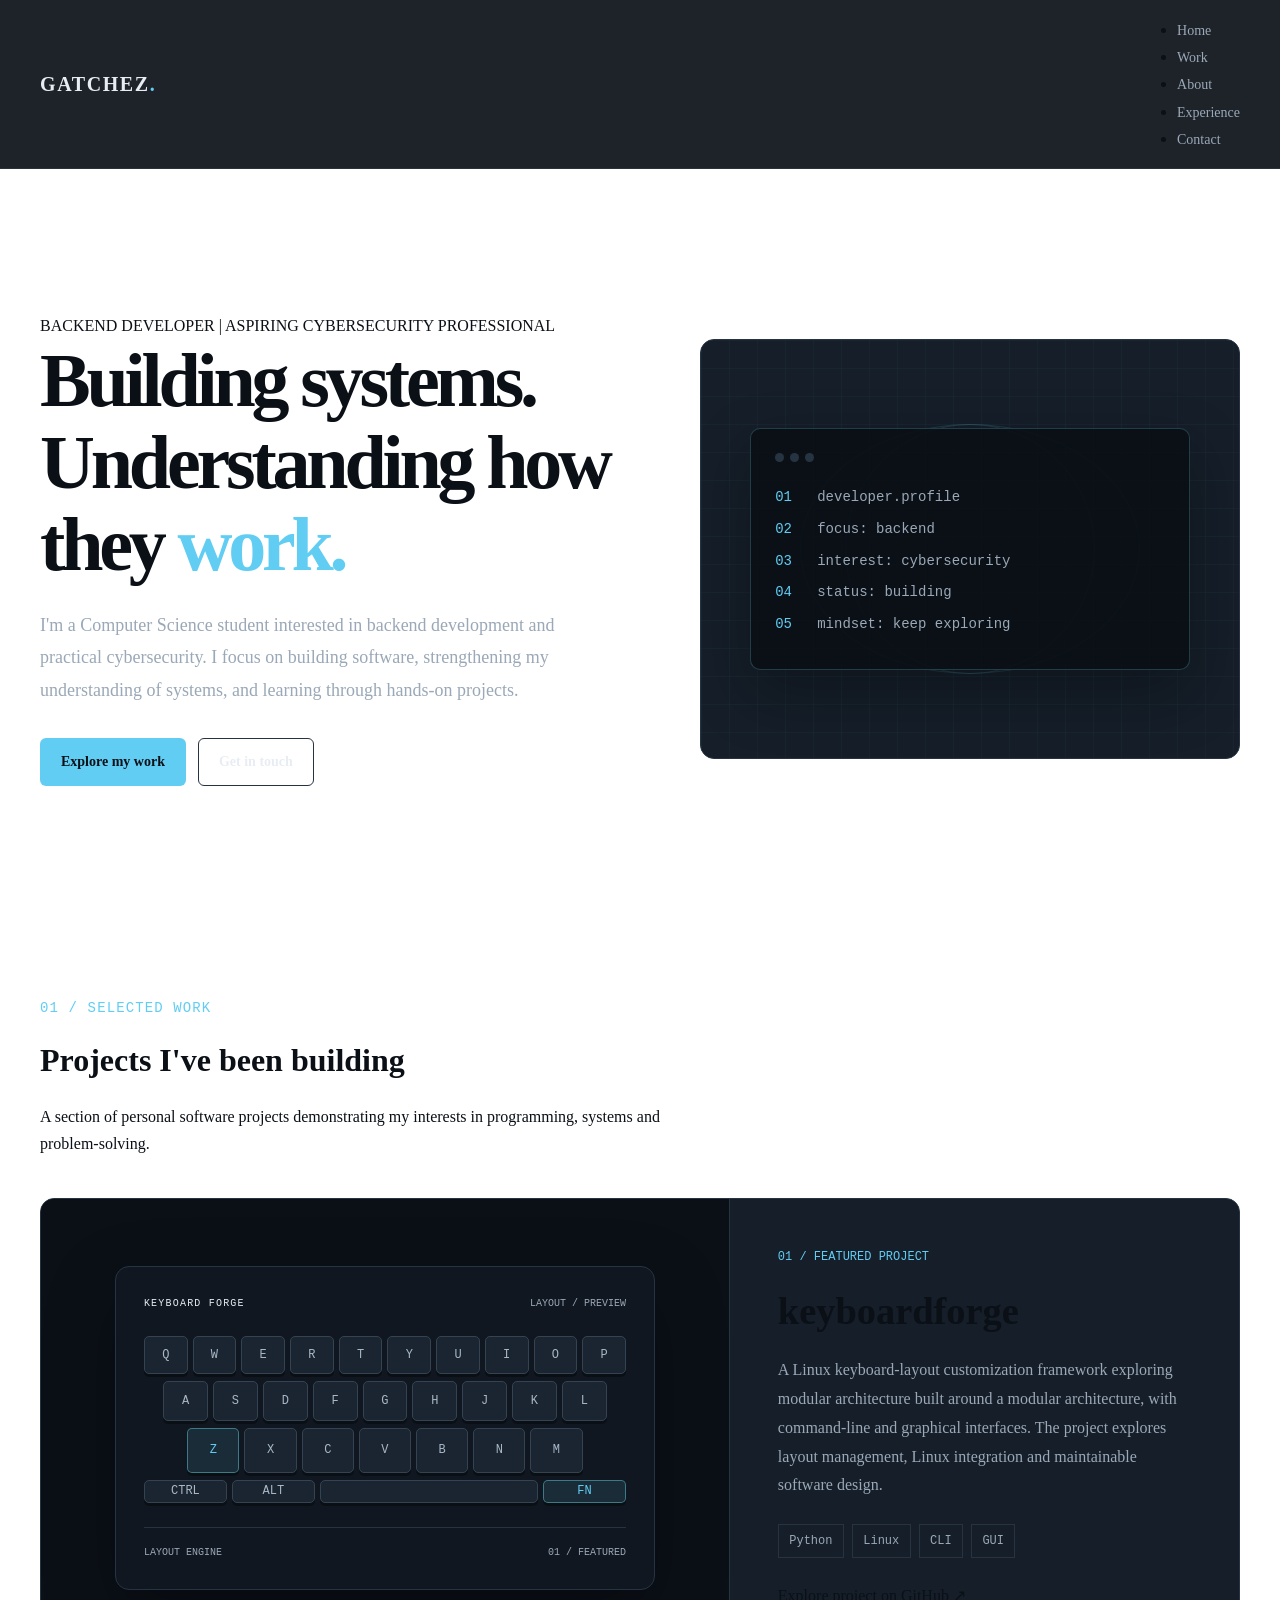
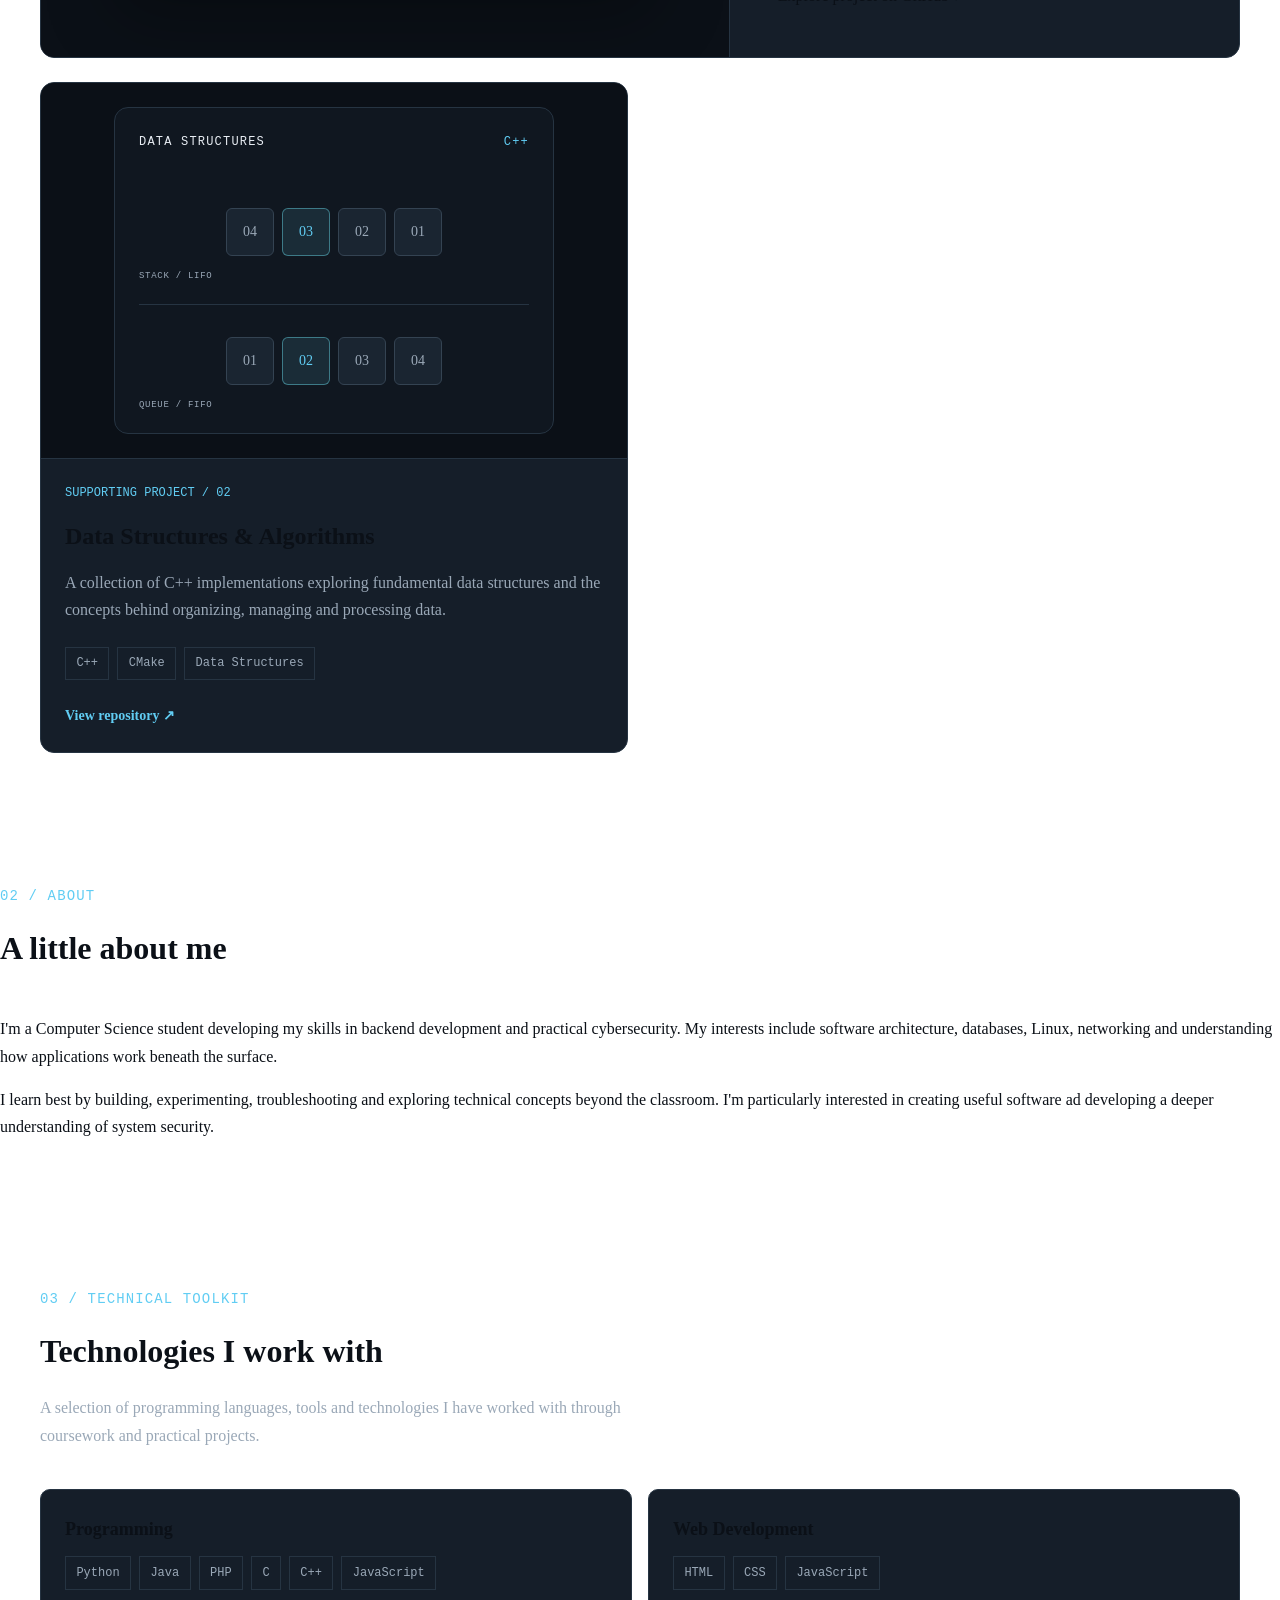
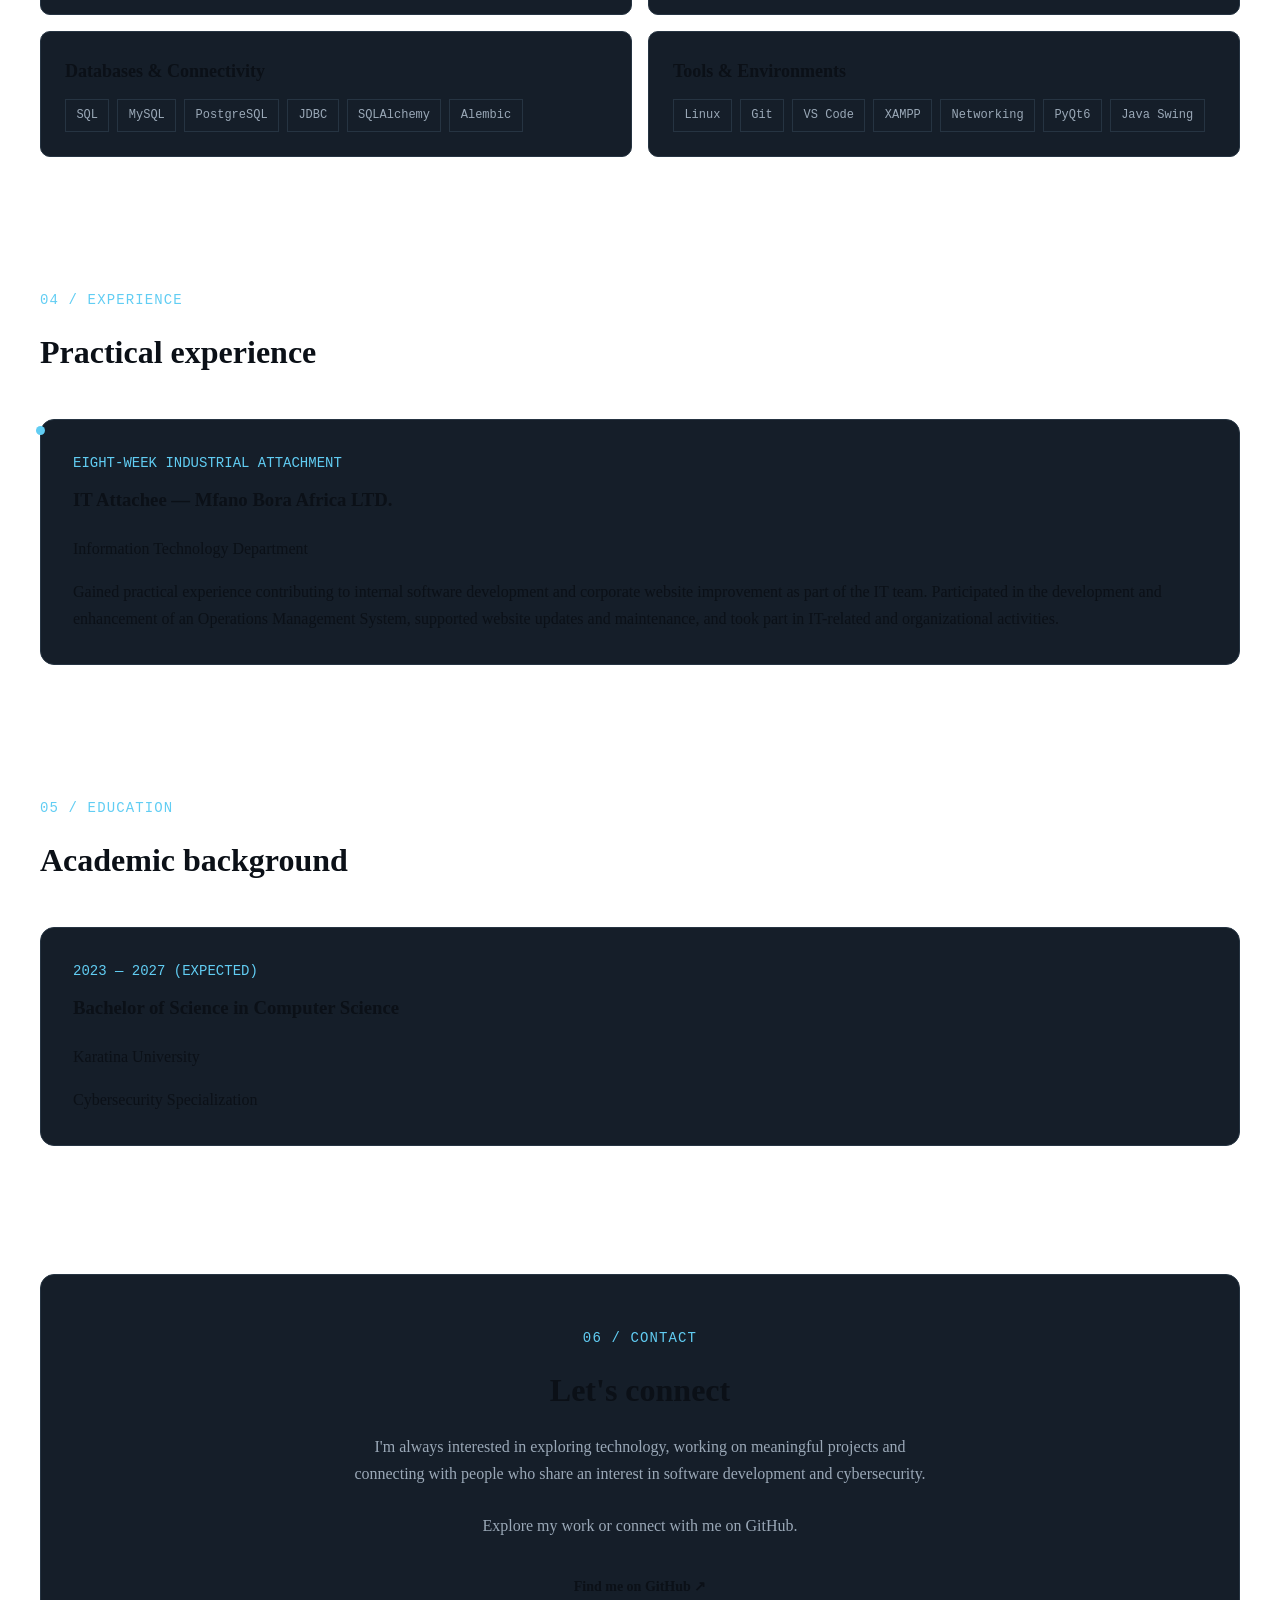
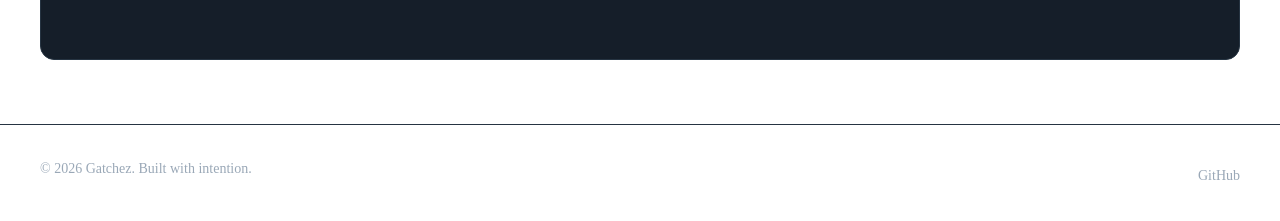
==== commit 10847216: "(fix): typo fix" ====
--- a/index.html
+++ b/index.html
@@ -255,14 +255,16 @@
                                 <div class="structure-node accent-node">03</div>
                                 <div class="structure-node">02</div>
                                 <div class="structure-node">01</div>
+
                                 <span class="structure-caption">STACK / LIFO</span>
                             </div>
 
-                            <div class="tructure structure-queue">
+                            <div class="structure structure-queue">
                                 <div class="structure-node">01</div>
                                 <div class="structure-node accent-node">02</div>
                                 <div class="structure-node">03</div>
                                 <div class="structure-node">04</div>
+                                
                                 <span class="structure-caption">QUEUE / FIFO</span>
                             </div>
 
--- a/assets/css/tokens.css
+++ b/assets/css/tokens.css
@@ -32,10 +32,10 @@
     --space-4: 1rem; /* 16px */
     --space-5: 1.5rem; /* 24px */
     --space-6: 2rem; /* 32px */
-    --space-7: 3rem; /* 48px */
-    --space-8: 4rem; /* 64px */
-    --space-9: 5rem; /* 80px */
-    --space-10: 7rem; /* 112px */
+    --space-7: 2.5rem; /* 48px */
+    --space-8: 3rem; /* 64px */
+    --space-9: 4rem; /* 80px */
+    --space-10: 5rem; /* 112px */
 
     /* Layout */
     --container-width: 1200px;
--- a/assets/css/layout.css
+++ b/assets/css/layout.css
@@ -7,7 +7,7 @@
 }
 
 .section {
-    padding-block: var(--space-10);
+    padding-block: 4rem;
 }
 
 .section-heading {
